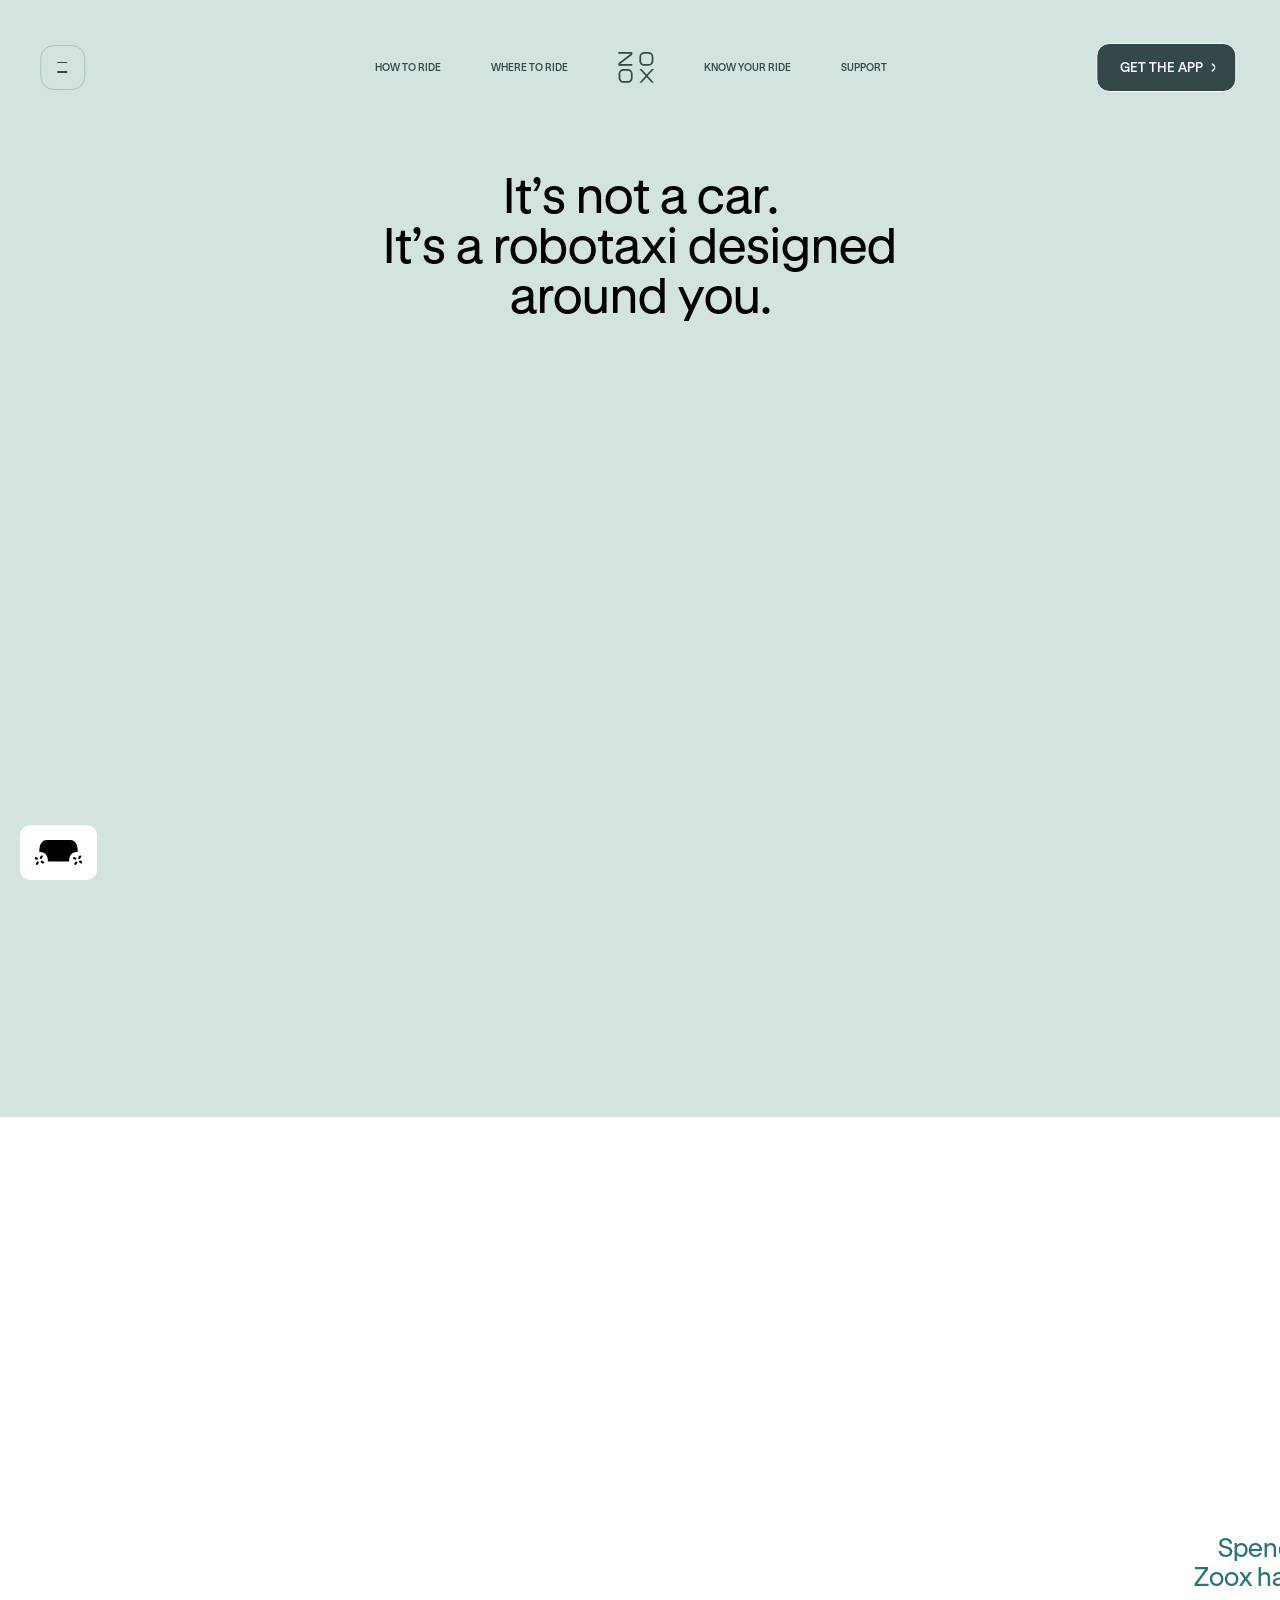
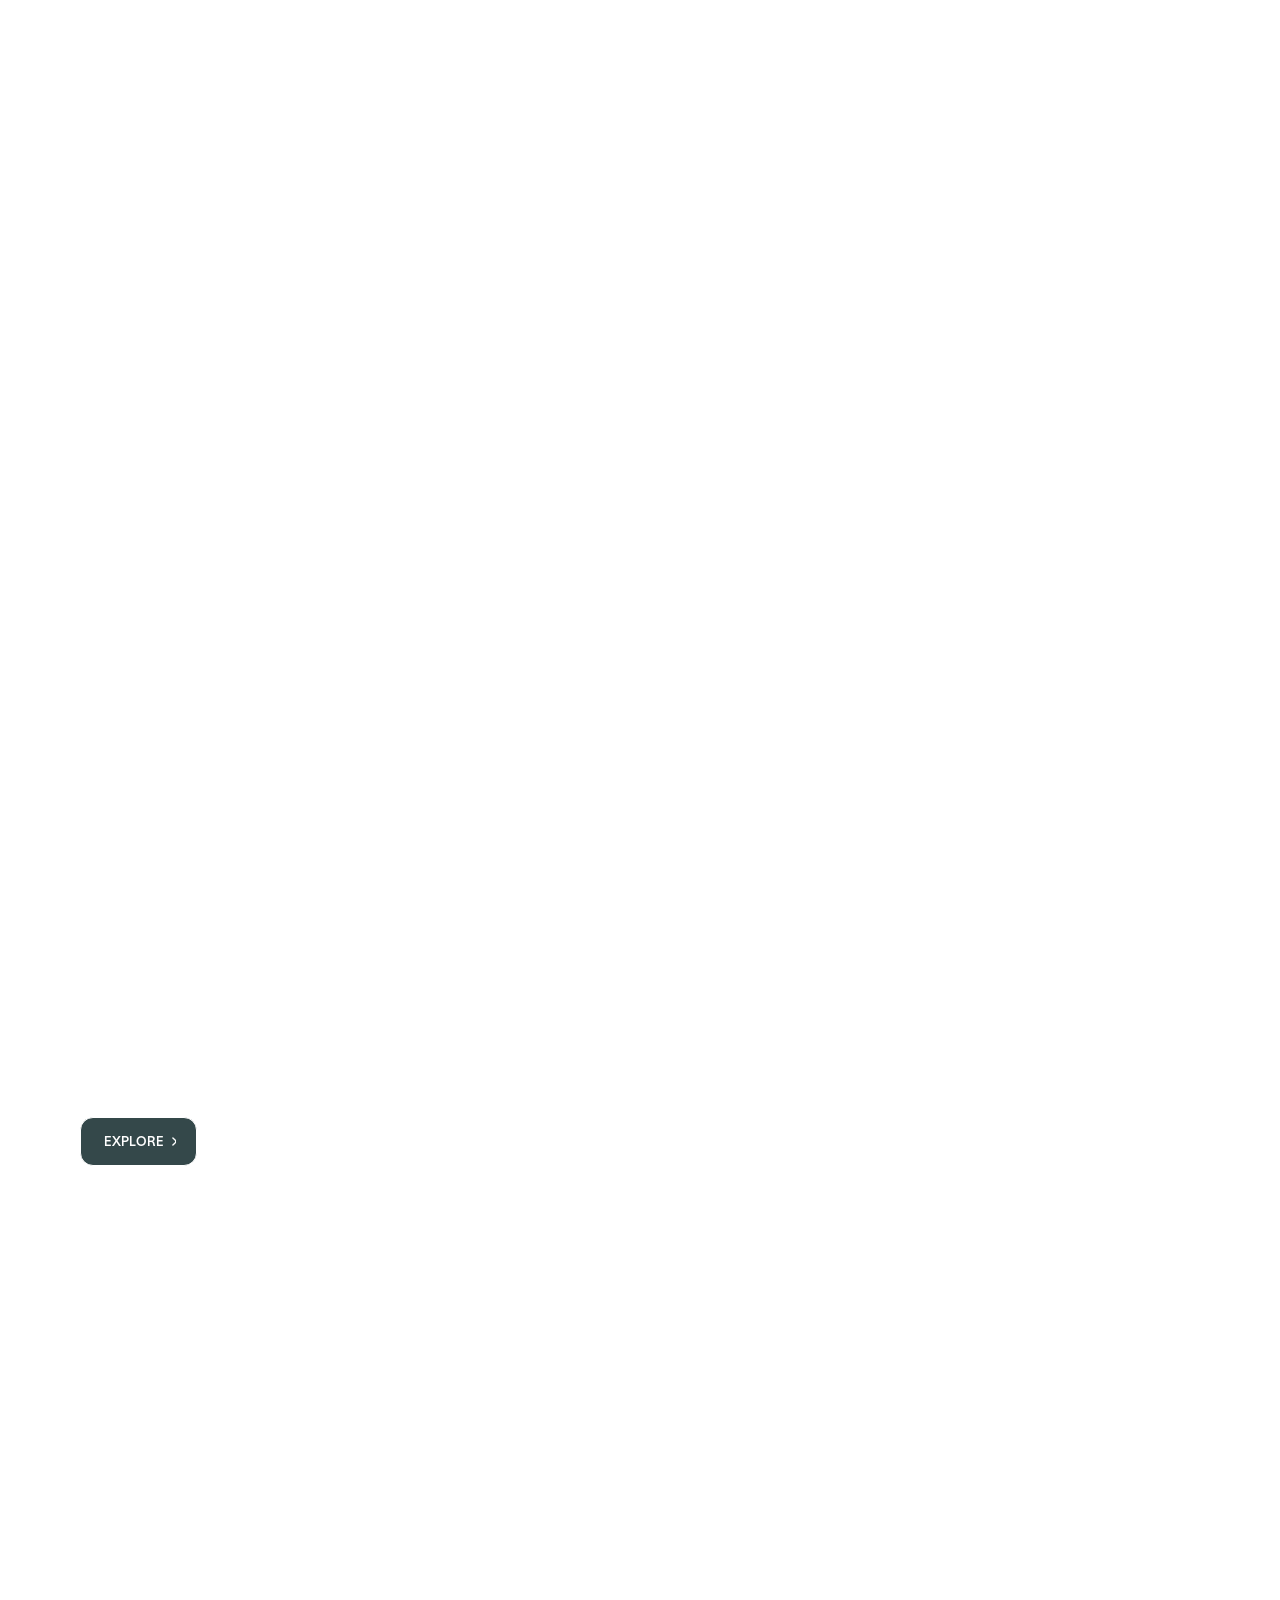
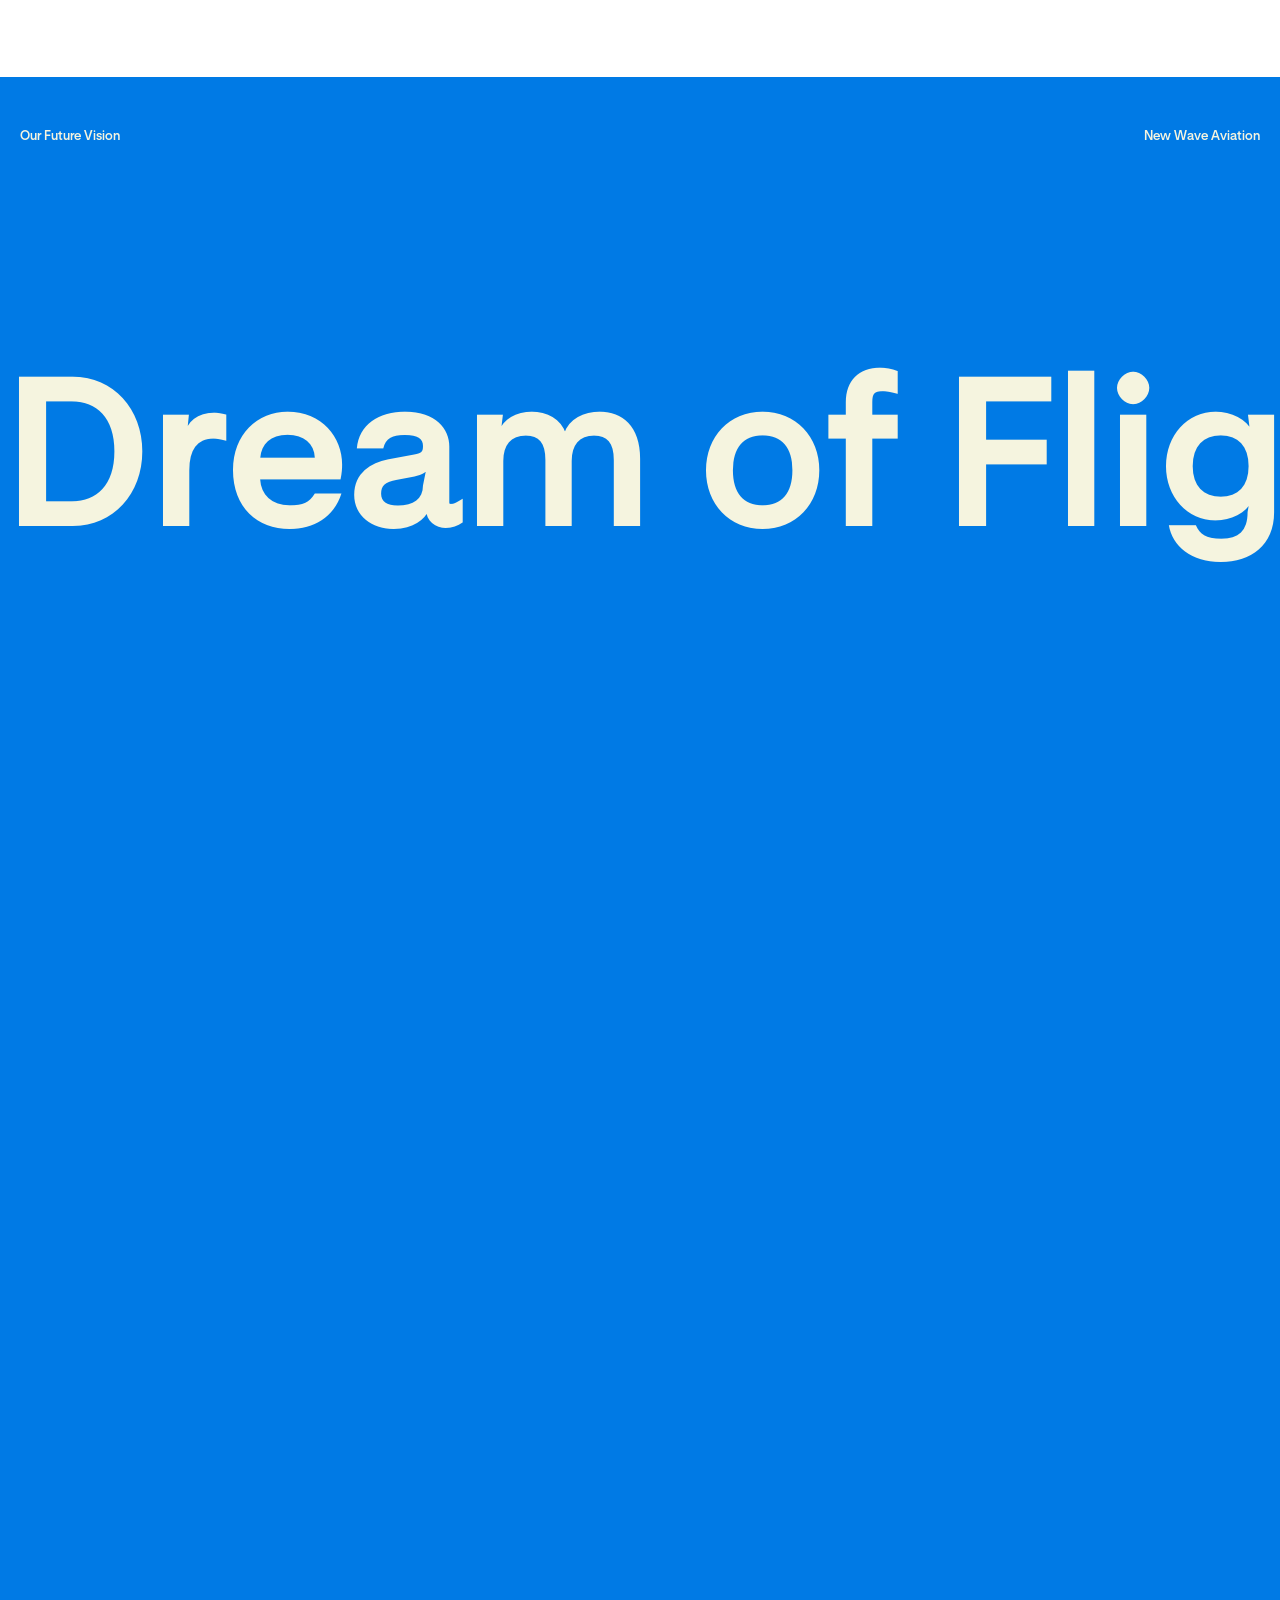
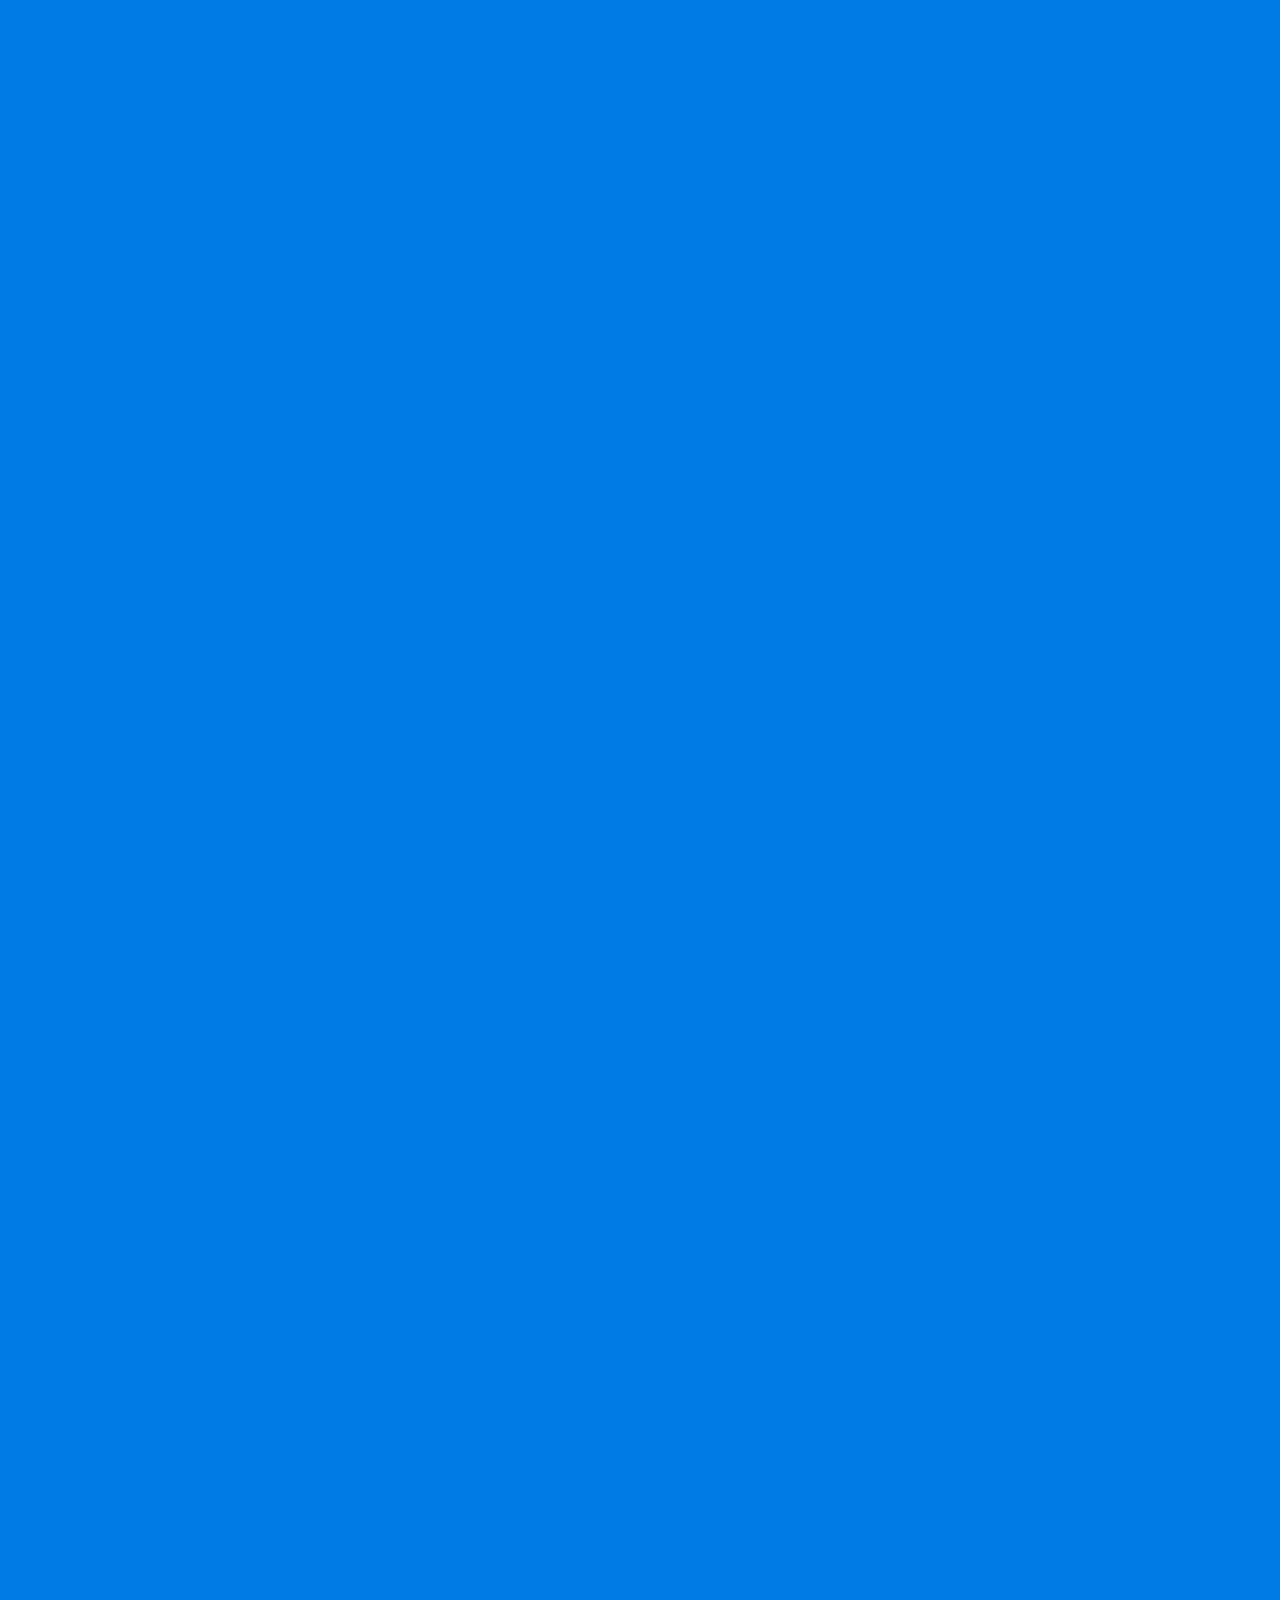
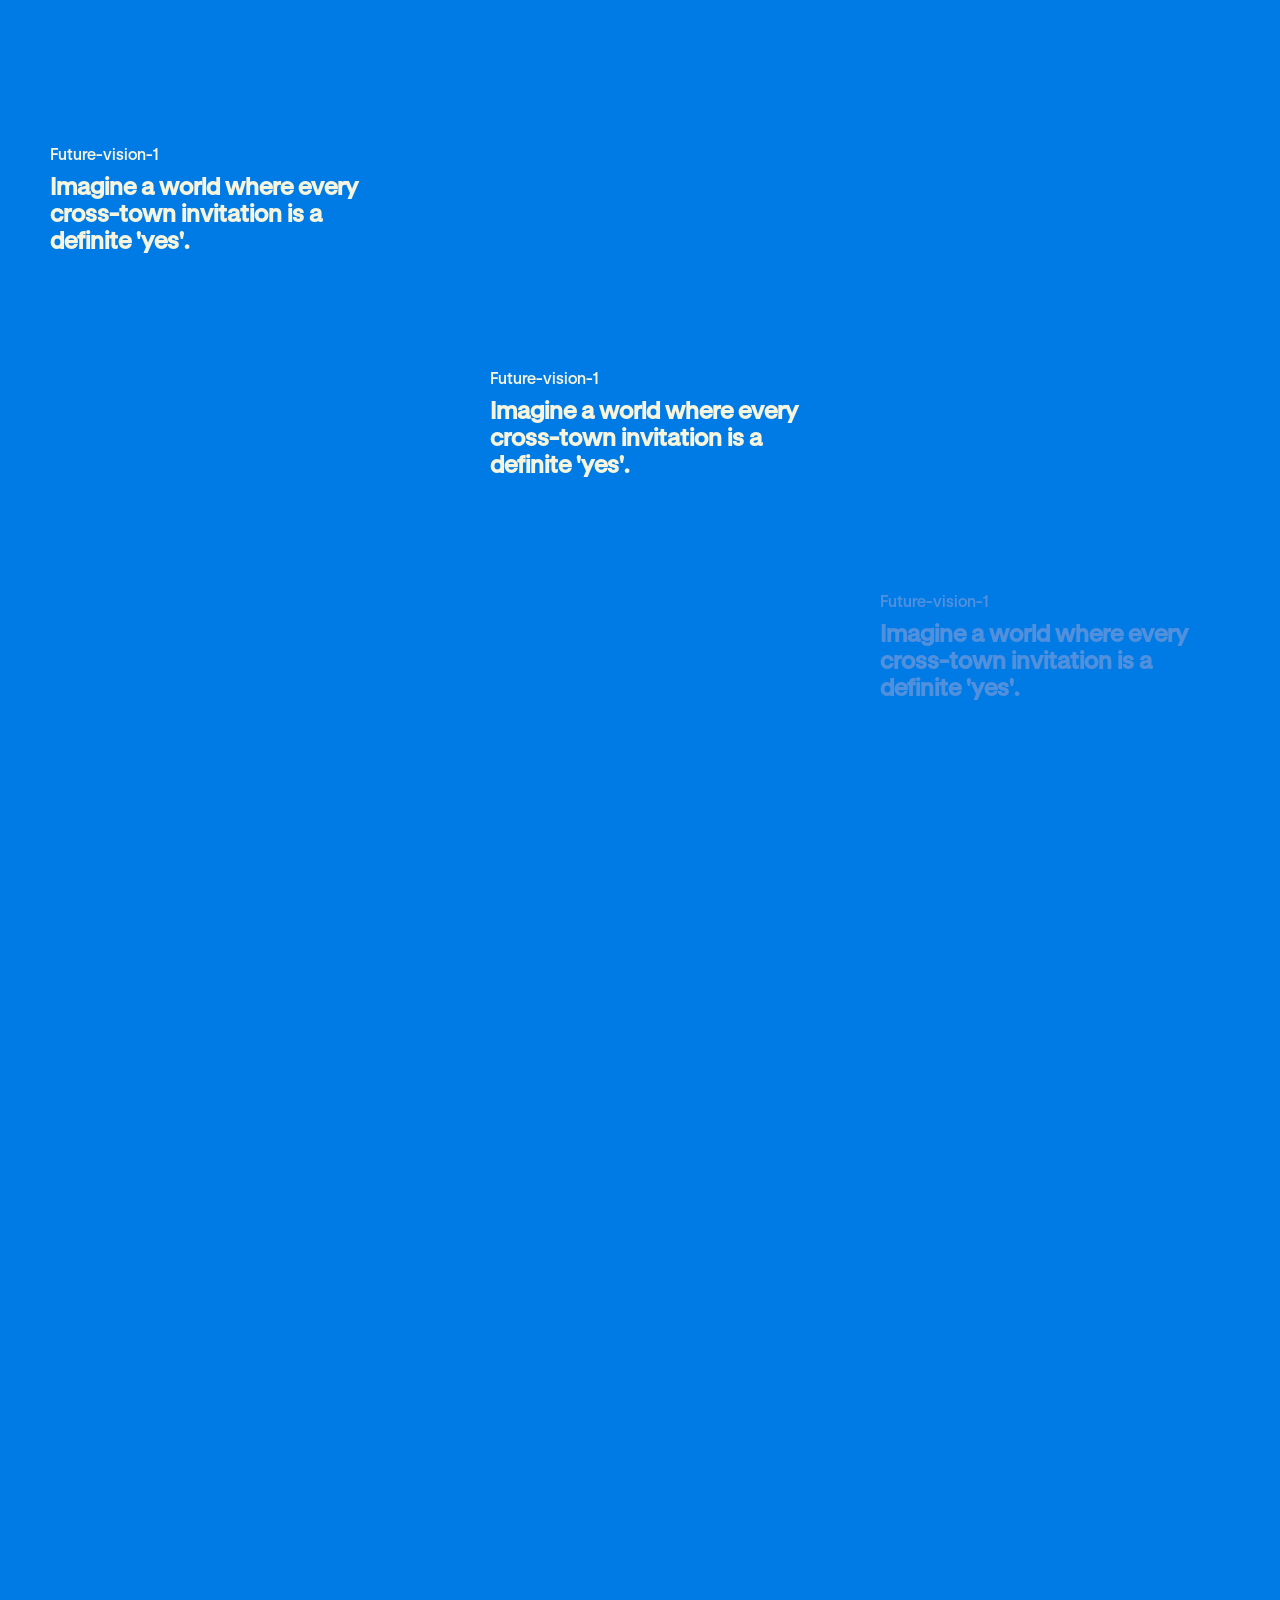
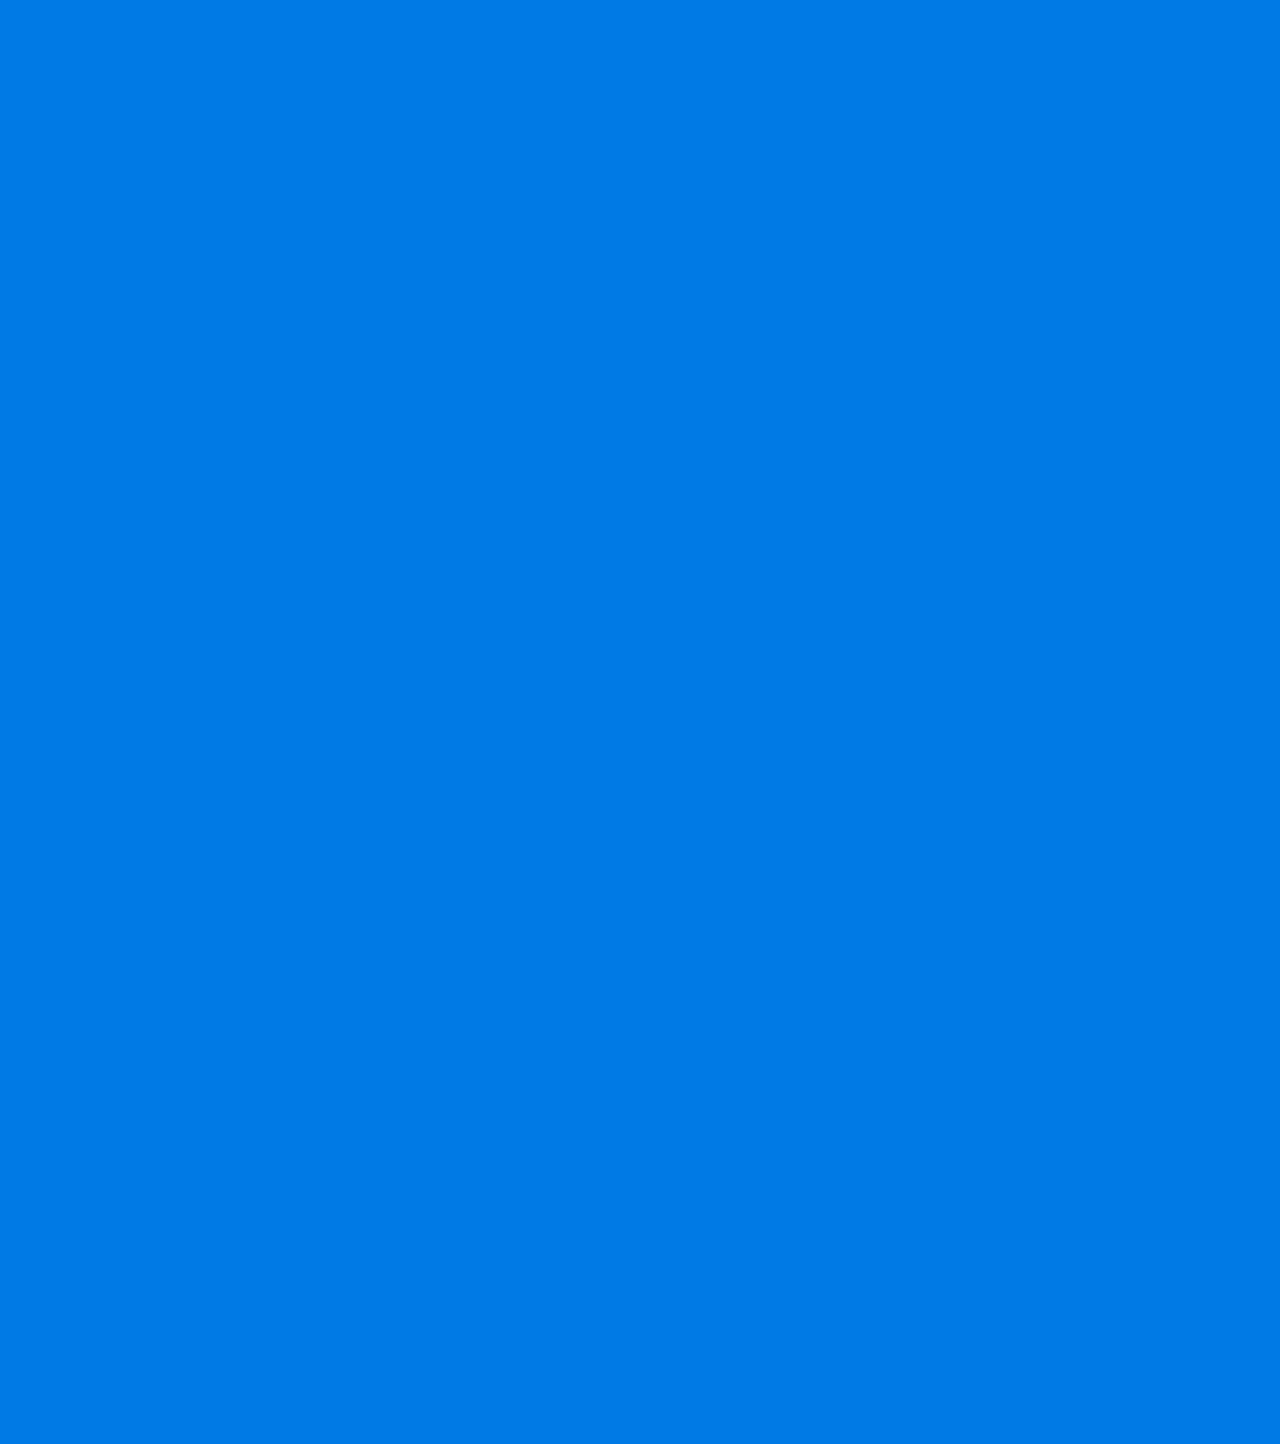
==== 2nd/index.html @ bcb53e99 "added" ====
<html lang="en">

<head>
    <meta charset="UTF-8">
    <meta name="viewport" content="width=device-width, initial-scale=1.0">
    <title>Document</title>
    <link rel="stylesheet" href="style.css">
</head>

<body>

    
    <main>
        <div id="nav2">
            <div class="scrolling-logo">
                <svg xmlns="http://www.w3.org/2000/svg" fill="none" viewBox="0 0 32 17"
                    class="ScrollingLogo_logo__ylaNk">
                    <path fill="currentColor"
                        d="M23.292 14.052c0-1.527.125-3.016 1.306-4.265 1.03-1.092 2.37-1.46 3.798-1.543.212-.012.42-.037.57-.211.152-.17.152-.372.135-.575a68 68 0 0 0-.29-2.461c-.182-1.344-.498-2.664-1.7-3.702C25.904.252 24.516.108 23.093.075a338 338 0 0 0-14.187 0c-1.427.028-2.81.177-4.018 1.22-1.202 1.038-1.522 2.358-1.7 3.702a79 79 0 0 0-.29 2.461c-.02.203-.02.405.135.575.151.17.359.199.57.207 1.428.087 2.773.45 3.798 1.547 1.177 1.253 1.307 2.742 1.307 4.265v-.009c0 .145.021.31.168.455s.32.162.472.162h13.304c.151 0 .324-.017.471-.162.147-.14.169-.31.169-.455">
                    </path>
                    <g fill="currentColor" data-svg-origin="2.918167838943191 13.756086349487305"
                        transform="matrix(-0.69363,0.72033,-0.72033,-0.69363,14.85122,21.19568)"
                        style="translate: none; rotate: none; scale: none; transform-origin: 0px 0px;">
                        <path
                            d="m1.467 11.371.411.393c.2.19.364.364.411.6a.64.64 0 0 1-.194.604.72.72 0 0 1-.632.186c-.246-.045-.428-.203-.627-.393l-.41-.393c-.2-.19-.364-.364-.412-.6a.64.64 0 0 1 .195-.603.72.72 0 0 1 .631-.187c.247.046.429.203.627.393M5.412 12.368l-.41.393c-.2.19-.381.348-.628.393a.7.7 0 0 1-.631-.186.65.65 0 0 1-.195-.604c.047-.236.212-.41.41-.6l.412-.393c.199-.19.38-.347.627-.393a.7.7 0 0 1 .631.187.65.65 0 0 1 .195.604c-.048.235-.212.409-.411.6M4.37 16.14l-.411-.392c-.2-.19-.364-.364-.411-.6a.64.64 0 0 1 .195-.604.72.72 0 0 1 .631-.186c.247.045.428.203.627.393l.411.393c.199.19.363.364.41.6a.64.64 0 0 1-.194.604.72.72 0 0 1-.631.186c-.247-.046-.428-.203-.627-.393M.425 15.144l.411-.393c.199-.19.38-.348.627-.393a.7.7 0 0 1 .632.186.65.65 0 0 1 .194.604c-.047.236-.212.41-.41.6l-.412.393c-.198.19-.38.347-.627.393a.7.7 0 0 1-.631-.186.65.65 0 0 1-.195-.604c.048-.236.212-.41.411-.6">
                        </path>
                    </g>
                    <g fill="currentColor" data-svg-origin="29.07896614074707 13.7540864944458"
                        transform="matrix(-0.69363,0.72033,-0.72033,-0.69363,59.15649,2.34788)"
                        style="translate: none; rotate: none; scale: none; transform-origin: 0px 0px;">
                        <path
                            d="m26.583 12.369.41.393c.2.19.381.347.628.393a.7.7 0 0 0 .631-.187.65.65 0 0 0 .195-.604c-.047-.235-.212-.41-.41-.6l-.412-.392c-.199-.19-.38-.348-.627-.393a.7.7 0 0 0-.631.186.65.65 0 0 0-.195.604c.048.236.212.41.41.6M28.252 14.544c.165.162.243.38.195.604-.047.236-.212.41-.41.6l-.412.393c-.199.19-.38.347-.627.393a.7.7 0 0 1-.631-.186.65.65 0 0 1-.195-.604c.048-.236.212-.41.41-.6l.412-.393c.199-.19.38-.347.627-.393a.7.7 0 0 1 .631.186M29.905 14.544a.72.72 0 0 1 .631-.186c.247.046.428.203.627.393l.411.393c.2.19.363.364.411.6a.64.64 0 0 1-.195.604.72.72 0 0 1-.631.186c-.247-.046-.428-.203-.627-.393l-.411-.393c-.2-.19-.363-.364-.411-.6a.64.64 0 0 1 .195-.604M29.9 12.964a.65.65 0 0 1-.194-.604c.047-.236.212-.41.41-.6l.412-.393c.198-.19.38-.347.627-.393a.7.7 0 0 1 .631.187.65.65 0 0 1 .195.604c-.048.235-.212.41-.411.6l-.411.392c-.199.19-.38.348-.627.393a.7.7 0 0 1-.632-.186">
                        </path>
                    </g>
                </svg>
            </div>
        </div>
        <nav>

            <div class="hamburger-container">
                <span class="hamburger-line"></span>
                <span class="hamburger-line"></span>
            </div>
            <ul>
                <li>HOW TO RIDE</li>
                <li>WHERE TO RIDE</li>

                <li class="logo">

                    <!-- SVG 1: first half (ZO) -->
                    <svg xmlns="http://www.w3.org/2000/svg" fill="none" viewBox="0 0 33 13" aria-hidden="true">
                        <path fill="currentColor"
                            d="M32.602 4.875c0-1.152-.174-2.453-1.318-3.576S28.816.009 27.64.009h-3.105c-1.177 0-2.5.17-3.645 1.29-1.144 1.12-1.307 2.424-1.317 3.576V7.92c0 1.152.173 2.453 1.317 3.576 1.145 1.122 2.468 1.282 3.645 1.282h3.105c1.175 0 2.5-.17 3.643-1.29 1.141-1.12 1.307-2.424 1.318-3.576.008-.987.008-2.033 0-3.038m-1.628 3.214c0 .737-.108 1.564-.838 2.28s-1.575.814-2.326.814h-3.445c-.75 0-1.597-.11-2.326-.825-.73-.716-.83-1.543-.838-2.28V4.696c0-.737.11-1.564.838-2.28.726-.715 1.575-.811 2.326-.811h3.445c.75 0 1.597.109 2.326.825.73.715.833 1.543.838 2.28.014 1.11.014 2.266 0 3.379"
                            class="z1" data-svg-origin="19.572999954223633 0.009000000543892384"
                            transform="matrix(1,0,0,1,0,0)"
                            style="translate:none;rotate:none;scale:none;transform-origin:0px 0px">
                        </path>
                        <path fill="currentColor"
                            d="M1.629 11.143a.08.08 0 0 1 .03-.061l11.045-8.413a.9.9 0 0 0 .328-.66V.902a.78.78 0 0 0-.235-.672.82.82 0 0 0-.69-.222H.232a.24.24 0 0 0-.159.066.23.23 0 0 0-.069.155v1.15a.23.23 0 0 0 .068.156c.043.042.1.066.16.067H11.37q.016 0 .027.011a.04.04 0 0 1 .01.026v.027a.07.07 0 0 1-.029.059L.332 10.148a.9.9 0 0 0-.328.66v1.082a.8.8 0 0 0 .24.659.83.83 0 0 0 .674.23h11.887a.24.24 0 0 0 .158-.066.23.23 0 0 0 .07-.155v-1.141a.23.23 0 0 0-.069-.157.24.24 0 0 0-.16-.067H1.668a.04.04 0 0 1-.027-.01.04.04 0 0 1-.011-.027"
                            class="o1" data-svg-origin="-0.0003634085296653211 -0.0007857450400479138"
                            transform="matrix(1,0,0,1,0,0)"
                            style="translate:none;rotate:none;scale:none;transform-origin:0px 0px">
                        </path>
                    </svg>

                    <!-- SVG 2: second half (OX) -->
                    <svg xmlns="http://www.w3.org/2000/svg" fill="none" viewBox="0 0 33 13" aria-hidden="true">
                        <path fill="currentColor"
                            d="M13.299 4.883c0-1.152-.174-2.453-1.315-3.576S9.513.017 8.339.017H5.234c-1.175 0-2.5.17-3.645 1.29S.282 3.731.27 4.883v3.046c0 1.152.176 2.453 1.318 3.576 1.141 1.123 2.47 1.282 3.647 1.282h3.105c1.175 0 2.5-.17 3.645-1.29s1.307-2.424 1.316-3.576c.008-.987.008-2.032-.003-3.038m-1.627 3.214c0 .737-.112 1.564-.841 2.28-.73.716-1.573.817-2.324.825H5.06c-.751 0-1.595-.11-2.324-.825-.73-.716-.833-1.543-.84-2.28V4.715c0-.737.11-1.564.84-2.28s1.573-.817 2.324-.824h3.447c.751 0 1.594.109 2.324.824.73.716.833 1.543.84 2.28.014 1.112.014 2.27.003 3.382z"
                            class="o2" data-svg-origin="0.27000001072883606 0.017000000923871994"
                            transform="matrix(1,0,0,1,0,0)"
                            style="translate:none;rotate:none;scale:none;transform-origin:0px 0px">
                        </path>
                        <path fill="currentColor"
                            d="m19.793 12.479 5.484-6.04a.05.05 0 0 0 0-.066 5918 5918 0 0 0-5.51-6.069.175.175 0 0 1-.042-.2.18.18 0 0 1 .18-.103h1.486a.48.48 0 0 1 .33.146l4.594 5.055a.06.06 0 0 0 .08 0L30.987.147a.5.5 0 0 1 .33-.146h1.487a.18.18 0 0 1 .18.103.17.17 0 0 1-.042.2l-5.51 6.069a.05.05 0 0 0 0 .066l5.483 6.04a.174.174 0 0 1-.03.278.2.2 0 0 1-.105.025h-1.486a.48.48 0 0 1-.331-.146q-2.287-2.509-4.575-5.034a.06.06 0 0 0-.079 0 1115 1115 0 0 1-4.564 5.034.48.48 0 0 1-.331.146h-1.483a.2.2 0 0 1-.107-.023.18.18 0 0 1-.085-.187.18.18 0 0 1 .053-.093"
                            class="x2" data-svg-origin="19.710037231445312 0.00020221246813889593"
                            transform="matrix(1,0,0,1,0,0)"
                            style="translate:none;rotate:none;scale:none;transform-origin:0px 0px">
                        </path>
                    </svg>
                </li>
                <li>KNOW YOUR RIDE</li>
                <li>SUPPORT</li>
            </ul>

            <button id="main-btn">
                <div class="arrow-after"><svg xmlns="http://www.w3.org/2000/svg" fill="none" viewBox="0 0 5 10"
                        class="after-cta">
                        <path fill="transparent" stroke="currentColor" stroke-linecap="round" stroke-linejoin="round"
                            stroke-width="1.5" d="m1 9 2.384-2.384a2.286 2.286 0 0 0 0-3.232L1 1"></path>
                    </svg>
                </div>
                <p id="cta">GET THE APP </p>
                <div class="arrow-before"><svg xmlns="http://www.w3.org/2000/svg" fill="none" viewBox="0 0 5 10"
                        class="before-cta">
                        <path fill="transparent" stroke="currentColor" stroke-linecap="round" stroke-linejoin="round"
                            stroke-width="1.5" d="m1 9 2.384-2.384a2.286 2.286 0 0 0 0-3.232L1 1"></path>
                    </svg>
                </div>
            </button>

        </nav>
        <section class="section1">
              <div class="up"></div>
    <div class="down"></div> 
    <div class="inner-main">
            <div class="first">
                <span>T</span>
                <span>i</span>
                <span>m</span>
                <span>e</span>
            </div>
            <div class="second">
                <span>t</span>
                <span>o</span>

            </div>
            <div class="third">
                <span>f</span>
                <span>l</span>
                <span>y</span>
            </div>
            
        </div>  
        
            <div class="cta-tag-line">
                <p>It’s not a car. </p>
                <p>It’s a robotaxi designed </p>
                <p>around you.</p>


            </div>
            <video src="https://stream.mux.com/A9kJs00394XIgtpxPeAO4QjHo5FgM5ZG6/high.mp4#t=0.01" loop muted></video>
        </section>
        <section class="section2">

            <div class="section2-content">
                <div class="sec2-image">

                </div>

                <div class="sec2-tag">
                    <h4>A BETTER WAY TO RIDE</h4>
                    <p>Spend your time on what you care
                        about and let Zoox handle the traffic
                        as you enjoy a smooth ride in a
                        spacious cabin.</p>
                </div>
            </div>

        </section>
        <section class="section3">
            <div class="sec3-bg">

            
                                    <div class="sec3-details-left">
                    <h1>Technology that
                        makes
                        the dream possible</h1>
                                <button id="main-btn">
                <div class="arrow-after"><svg xmlns="http://www.w3.org/2000/svg" fill="none" viewBox="0 0 5 10"
                        class="after-cta">
                        <path fill="transparent" stroke="currentColor" stroke-linecap="round" stroke-linejoin="round"
                            stroke-width="1.5" d="m1 9 2.384-2.384a2.286 2.286 0 0 0 0-3.232L1 1"></path>
                    </svg>
                </div>
                <p id="cta">EXPLORE</p> 
                <div class="arrow-before"><svg xmlns="http://www.w3.org/2000/svg" fill="none" viewBox="0 0 5 10"
                        class="before-cta">
                        <path fill="transparent" stroke="currentColor" stroke-linecap="round" stroke-linejoin="round"
                            stroke-width="1.5" d="m1 9 2.384-2.384a2.286 2.286 0 0 0 0-3.232L1 1"></path>
                    </svg>
                </div>
            </button>
                </div>
                <div class="sec3-details-right">
                    <p>Zoox combines advanced AI and
                        precise engineering to deliver
                        a safe and comfortable ride,
                        every time.</p>
                </div>
                
            </div>
        </section>


        <section class="section4">
            <div class="section4-top">
                <p>Our Future Vision</p>
                <p>New Wave Aviation</p>
            </div>
            <h1>Dream of Flight</h1>
            </div>
            <div class="sec4-bg">
                <div class="cloud1">
                    <img src="https://cdn.sanity.io/images/h5mp19kq/production/e5d6f302a057dc33abc3047e611edd9b8c74bcf0-2400x1518.webp?w=1600&fm=webp&q=80"
                        alt="">
                </div>

                <div class="cloud2">
                    <img src="https://cdn.sanity.io/images/h5mp19kq/production/dd2fb834986e5aace151c61fa2243743ba9d442b-2400x975.webp?w=1600&fm=webp&q=80"
                        alt="">
                </div>

                <div class="cloud3">
                    <img src="https://cdn.sanity.io/images/h5mp19kq/production/f534edec7bf7bc54afc1ece9f54f507eed0dcff1-2400x1616.webp?w=1600&fm=webp&q=80"
                        alt="">
                </div>

                <div class="cloud4">
                    <img src="https://cdn.sanity.io/images/h5mp19kq/production/3c8db3fa82c0be25fa06d318f49c40bdeacba13e-2400x819.webp?w=1600&fm=webp&q=80"
                        alt="">
                </div>
                <div class="city">
                    <img id="city-image"
                        src="https://cdn.sanity.io/images/h5mp19kq/production/ee46d244254cb61608942005e383662740c383cb-2400x1811.webp?w=1600&fm=webp&q=80"
                        alt="">

                </div>

                <div class="people">
                    <img src="https://cdn.sanity.io/images/h5mp19kq/production/237e8abbc506011492066bd3ac9a4e5390ea99f4-2400x1233.webp?w=1600&fm=webp&q=80"
                        alt="">
                </div>
                <div class="top-grass">
                    <img src="https://cdn.sanity.io/images/h5mp19kq/production/786bb4bbf59d8b1866595d98f7db505cd2f9d456-2400x890.webp?w=1600&fm=webp&q=80"
                        alt="">
                </div>

                <div class="fog">
                    <img src="https://cdn.sanity.io/images/h5mp19kq/production/c29987660ed88a308e3daae091da628a4d0b1232-2400x1202.webp?w=1600&fm=webp&q=80"
                        alt="">
                </div>

                <div class="aeroplanes">
                    <div class="aeroplane-one">
                        <img src="https://cdn.sanity.io/images/h5mp19kq/production/b2ec77696825a0ef40f54f85f2ef75ec4905dcd5-2400x195.webp?w=1600&fm=webp&q=80"
                            alt="">
                    </div>

                    <div class="aeroplane-two">
                        <img src="https://cdn.sanity.io/images/h5mp19kq/production/7bf0b0a519093b043b8a870943a16fbc521eed5a-2400x407.webp?w=1600&fm=webp&q=80"
                            alt="">
                    </div>
                </div>

                <div class="dream-text">

                    <p>Future-vision-1</p>
                    <h2>Imagine a world where every
                        cross-town invitation is a
                        definite 'yes'.</h2>
                </div>
                <div class="dream-text2">

                    <p>Future-vision-1</p>
                    <h2>Imagine a world where every
                        cross-town invitation is a
                        definite 'yes'.</h2>
                </div>
                <div class="dream-text3">

                    <p>Future-vision-1</p>
                    <h2>Imagine a world where every
                        cross-town invitation is a
                        definite 'yes'.</h2>
                </div>

        </section>
    </main>




    <script src="https://cdnjs.cloudflare.com/ajax/libs/gsap/3.13.0/gsap.min.js"
        integrity="sha512-NcZdtrT77bJr4STcmsGAESr06BYGE8woZdSdEgqnpyqac7sugNO+Tr4bGwGF3MsnEkGKhU2KL2xh6Ec+BqsaHA=="
        crossorigin="anonymous" referrerpolicy="no-referrer"></script>
    <script src="https://cdnjs.cloudflare.com/ajax/libs/gsap/3.13.0/ScrollTrigger.min.js"
        integrity="sha512-P2IDYZfqSwjcSjX0BKeNhwRUH8zRPGlgcWl5n6gBLzdi4Y5/0O4zaXrtO4K9TZK6Hn1BenYpKowuCavNandERg=="
        crossorigin="anonymous" referrerpolicy="no-referrer"></script>
    <script src="script.js"></script>
    <script src="myanime.js"></script>
</body>

</html>
---- 2nd/style.css ----
@font-face {
    font-family:cool1 ;
    src: url(./047cca8d702faadc-s.p.woff2);
}
@font-face {
    font-family:cool2 ;
    src: url(./27b98a7a098b7dc8-s.p.woff2)
}
@font-face {
    font-family:cool3 ;
    src: url(./d06a438de3f1c613-s.p.woff2)
}
@font-face {
    font-family:cool4 ;
    src: url(./35d2f15e759c07cc-s.p.woff2)
}
@font-face {
    font-family:cool5 ;
    src: url(./79dcfcd742ab5135-s.p.woff2)
}
:root {
  --primary-color: #d3e4df;
  --secondary-color: #34484a; 
}




*{
    margin: 0;
    padding: 0;
    box-sizing: border-box;
    font-family: cool2;
}

html, body{
    width: 100%;
    height: 100%;
    scroll-behavior: smooth;
    scrollbar-width: none;
}

main{
    height: 100%;
    width: 100%;
    background-color: rgb(211, 227, 222);
}
nav{
    height: 15%;
    background-color: transparent;
    display: flex;
    align-items: center;
    padding: 0px 40px;
    justify-content: space-between;
    position: fixed;
    z-index: 100;
    opacity: 0;
    width: 100%;
    transform-origin: center center;
   clip-path: inset(0 0% 0 0%);
   overflow: hidden;
    flex-wrap: nowrap;
    white-space: nowrap;
    animation-name:fadedown ;
    animation-duration: .8s;
    animation-delay:7.6s;
    animation-fill-mode: forwards;

}
@keyframes fadedown {
    from{
        opacity: 0;
        
    }
    to{
        opacity: 1;
    }
    
}
#nav2{
 position: fixed;
 bottom: 20;
 left: 20;
 z-index: 100;
}
.scrolling-logo svg{
    background-color: #ffffff;
    padding: 15px;
    height: 55px;
    border-radius: 10px;
}
.hamburger-container{

    border: 1px solid #34484a39;
    height: 45px;
    width: 45px;
    border-radius: 30%;
    display: flex;
    justify-content: center;
    align-items: center;
    gap: 8px;
    flex-direction: column;
    cursor: pointer;
    transition: all ease .3s;
}
.hamburger-line{

    height: 1.5px;
    width: 23%;
    background-color: #34484a;
}

.hamburger-container:hover{
        border: 1px solid #34484a;
        gap: 2.3px;
}

nav ul{
    display: flex;
    list-style: none;
    font-size: .8vw;
    color: #34484a;
    gap: 50px;
    align-items: center;
    margin-left: 80px;
}

 .logo {
        display: flex;
    flex-direction: column;
    gap: 3px;
      position: relative;
      cursor: pointer;
      /* width/height set by JS after measuring SVG */
    }
        .logo-left{
            position: absolute;
            
      top: -20;
      left: 0;
      line-height: 0; /* no extra space below inline SVG */
        }


    .logo-right {
      position: absolute;
      top: 0;
      left: 0;
      line-height: 0; /* no extra space below inline SVG */
    }

    .logo svg {
      height: 14px;
      width: auto;
      display: block;
      color: #34484a;
      overflow: visible;
    }


svg path{
    transform-origin:center ;
}

#main-btn{
    background-color: #34484a;
    color: white;
    padding: 16px 20px 16px 10px;
    border: 1px solid white; 
    justify-content: flex-start;
    border-radius: 13px;
    display: flex;
    align-items: center;
    gap: 8px;
    overflow: hidden;

}
#main-btn .arrow-before svg{
    height: 9px;
        transition: all ease .5s;
}
#main-btn .arrow-after svg{
    height: 9px;
    opacity: 0;
    transform: translateX(-600%);
    transition: all ease .3s;
}
#cta{
        transition: all ease .5s;
}
#main-btn:hover .after-cta{

        transform: translateX(300%);
        opacity: 1;
}
#main-btn:hover .before-cta{

        transform: translateX(800%);
        opacity: 0;
}
#main-btn:hover #cta{

        transform: translateX(20%);

}

.section1{
    padding-top:8%;      
    width: 100%;
    background-color: #d3e4df;
    display: flex;
    justify-content: center;
    align-items: center;
    flex-direction: column;
    gap: 50px;
    padding-bottom: 5%;
    position: relative
}
.section1 p{
    text-align: center;
    font-size: 50px;
   font-family: cool1;
   font-weight: 500;
   line-height: 1;
}
.section1 video{
    margin-top: -100px;
   width: 97%;
   opacity: 0;
   border-radius: 70px;
       animation-name: fadeup;
    animation-duration:.8s ;
    animation-delay: 7.6s;
    animation-fill-mode: forwards;
}

/* //section 2 */

.section2{
    position: relative;
    height: 100%;
    width: 100%;
    overflow: hidden;
    display: flex;
    justify-content: center;
    align-items: center;

}
 .section2-content .sec2-image {
    height: 88%;
    background-image: url(https://www.datocms-assets.com/134289/1766172974-global-202512-zoox-passenger-basketball-entering-robotaxi.jpg?auto=compress&dpr=2&fm=webp&q=90&w=1920);
    width: 97%;
    background-position: top;
    background-size: cover;
    border-radius: 60px;

}
.section2-content{
    height: 100%;
    width: 100%;
            display: flex;
    justify-content: center;
    align-items: center;
}
 .section2-content .sec2-tag {

    display: flex;
    flex-direction: column;
    justify-content: center;
    align-items: center;
    width: 600px;
    position: absolute;
    text-align: center;
    right: -40%;

}
 .section2-content .sec2-tag h4{
    color:#147881bb;
}
 .section2-content .sec2-tag p{
    font-size: 26px;
    font-weight: 100;
    font-family: cool1;
    color: #27747b;
}

.section3{
    height: 140%;
    width: 100%;

}

.sec3-bg{
    position: relative;
    height: 100%;
    width: 100%;
    background-image: url(https://cdn.sanity.io/images/h5mp19kq/production/fe892333d4c9a9934032f2ee33da32ac0f61211f-3200x1800.jpg?w=2000&fm=webp&q=90);
    color: white;
    display: flex;
    justify-content: space-between;
    padding: 0px 80px;
    align-items: center; 
}
.sec3-details-left{
    position: sticky;
    top: 0;
    width: 40%;
    display: flex;
    flex-direction: column;
    justify-content: center;
    align-items: flex-start;
    gap: 20px;
}
.sec3-details-left h1{
    font-family: cool1;
    font-size: 50px;
}
.sec3-details-right{
    position: sticky;
    top: 0;

    display: flex;
    justify-content: flex-end;
}
.sec3-details-right p{
    color: #ffffff;
    width:30%;
    font-family: cool3;
    font-size: 20px;
}




.section4{
    padding-top: 4%;
    min-height: 100%;
    width: 100%;
    background-color:#007ae5; 

}
.section4-top{
    padding: 0px 20px;
    display: flex;
    width: 100%;
    justify-content: space-between;
    pad: 10px 40px;
}
.section4-top p{
    color: #f5f4df;
    font-size: 13px;
}
.section4 h1{
    margin-top: 200px;
    white-space: nowrap;
    color:#f5f4df ;
    font-size: 200px;
    font-family: cool3;
}
.sec4-bg{
    overflow: hidden;
    position: relative;
    margin-top: 100px;
    border-top-left-radius: 0px;
    border-top-right-radius: 0px;
    background-image: url(https://cdn.sanity.io/images/h5mp19kq/production/c87e7474a50bc61d572909da05aee1647cd8f082-2400x6045.webp?w=1600&fm=webp&q=80);
    width: 100%;
    height: 620%;
    background-repeat: no-repeat;
}


.people{

    position: absolute;
    z-index: 2;
    bottom: 0;
}
.top-grass{

    position: absolute;
    z-index: 3;
    bottom: 0;
}
.fog{

    position: absolute;
    z-index: 1;
    bottom: 300;
}

.aeroplanes{
    position: absolute;
    z-index: 5;
    bottom: 43%;
}

.dream-text{
    width: 400px;
    padding-left: 50px;
    display: flex;
    flex-direction: column;
    color: #f5f4df;
    gap: 10px;
    position: absolute;
    z-index: 6;
    bottom: 50%;
}
.dream-text2{
    width: 400px;
    padding-left: 50px;
    display: flex;
    flex-direction: column;
    color: #f5f4df;
    gap: 10px;
    position: absolute;
    z-index: 6;
    left: 50%;
    transform: translateX(-50%);
    bottom: 46%;
}
.dream-text3{
    width: 400px;
    padding-right: 50px;
    display: flex;
    flex-direction: column;
    color: #5190dd;
    gap: 10px;
    position: absolute;
    z-index: 6;
    bottom: 42%;
    right: 0;
}


.cloud1, .cloud2, .cloud3, .cloud4,
.aeroplanes, .fog, .city,
.dream-text, .dream-text2, .dream-text3,
.people, .top-grass {
    will-change: transform;
    transition: none !important;
}









.up{
    position:fixed;
    top: 0;
    height: 50%;
    z-index: 100;
    width: 100%;
    background-color: rgb(0, 0, 0);
    transform-origin: top;
    animation: opening;
    animation-duration: 8s;
    animation-fill-mode: forwards;
    
}
.down{
    bottom: 0;
    position:fixed;
    z-index: 100;
    height: 50%; 
    width: 100%;
    background-color: rgb(0, 0, 0);
    transform-origin:bottom ;
    animation: opening;
    animation-duration: 8s;
    animation-fill-mode: forwards;

}

@keyframes opening {
    0%{
         transform: scaleY(1);
        }
        25%{
            transform: scaleY(0.5);
        }
       100%{
        transform: scaleY(0);

    }
    
}

.cta-tag-line{
    position: absolute;
    top: 170;
    opacity: 0;
    animation-name: fadeup;
    animation-duration:.8s ;
    animation-delay: 7.6s;
    animation-fill-mode: forwards;
}

@keyframes fadeup {
    from{
        opacity: 0;
        transform: translateY(10%);
    }
    to{
        opacity: 1;
        transform: translateY(0%);
    }
    
}
        .inner-main {
            margin-top: 160px; 
            z-index: 20;
            position: relative;
            height: 220px;
            display: flex;
            flex-direction: column;
            justify-content: center;
            align-items: center;
            overflow: hidden;
        }

        .first,
        .second,
        .third {
            display: flex;
            justify-content: center;
            align-items: center;
            gap: 2px;
        }

        .first span {
            display: inline-block; 
            font-size: 200px;
            line-height: 1;
            transform: translateY(191%);  
            
            font-weight: 900;
            letter-spacing: -4px;
        }
         .second span { 
            display: inline-block; 
            font-size: 200px;
            line-height: 1;
            transform: translateY(100%);  
            font-weight: 900;
            letter-spacing: -4px;
         }

         .third span{
                        display: inline-block; 
            font-size: 200px;
            line-height: 1;
            transform: translateY(100%);  
            font-weight: 900;
            letter-spacing: -4px;
         }

        @keyframes focusLetter {
            0%   { transform: translateY(191%); }
            20%  { transform: translateY(90%);   }  
            65%  { transform: translateY(90%);   }   
            85%  { transform: translateY(-40%);}   
            100% { transform: translateY(-40%);}
        }


        .first span:nth-child(1) { animation: focusLetter 3s 0.10s cubic-bezier(.22,.61,.36,1) forwards; }
        .first span:nth-child(2) { animation: focusLetter 3s 0.20s cubic-bezier(.22,.61,.36,1) forwards; }
        .first span:nth-child(3) { animation: focusLetter 3s 0.30s cubic-bezier(.22,.61,.36,1) forwards; }
        .first span:nth-child(4) { animation: focusLetter 3s 0.40s cubic-bezier(.22,.61,.36,1) forwards; }
        .first span:nth-child(5) { animation: focusLetter 3s 0.50s cubic-bezier(.22,.61,.36,1) forwards; }

     
        @keyframes achieveLetter {
            0%   { transform: translateY(100%); }
            20%  { transform: translateY(-10%);   } 
            65%  { transform: translateY(-10%);   }   
            85%  { transform: translateY(-100%);}   
            100% { transform: translateY(-100%);} 
        }
        @keyframes lastLetter {
            0%   { transform: translateY(100%); }
            20%  { transform: translateY(-100%);   }  
            65%  { transform: translateY(-100%);   } 
            85%  { transform: translateY(-250%);} 
            100% { transform: translateY(-250%);}  
        }

        .second span:nth-child(1) { animation: achieveLetter 3s 2.50s cubic-bezier(.22,.61,.36,1) forwards; }
        .second span:nth-child(2) { animation: achieveLetter 3s 2.60s cubic-bezier(.22,.61,.36,1) forwards; }
        .second span:nth-child(3) { animation: achieveLetter 3s 2.70s cubic-bezier(.22,.61,.36,1) forwards; }
        .second span:nth-child(4) { animation: achieveLetter 3s 2.80s cubic-bezier(.22,.61,.36,1) forwards; }
        .second span:nth-child(5) { animation: achieveLetter 3s 2.90s cubic-bezier(.22,.61,.36,1) forwards; }

        .third span:nth-child(1) { animation: lastLetter 4s 4.50s cubic-bezier(.22,.61,.36,1) forwards; }
        .third span:nth-child(2) { animation: lastLetter 4s 4.60s cubic-bezier(.22,.61,.36,1) forwards; }
        .third span:nth-child(3) { animation: lastLetter 4s 4.70s cubic-bezier(.22,.61,.36,1) forwards; }
        .third span:nth-child(4) { animation: lastLetter 4s 4.80s cubic-bezier(.22,.61,.36,1) forwards; }
        .third span:nth-child(5) { animation: lastLetter 4s 4.90s cubic-bezier(.22,.61,.36,1) forwards; }
        .third span:nth-child(6) { animation: lastLetter 4s 5.00s cubic-bezier(.22,.61,.36,1) forwards; }
        .third span:nth-child(7) { animation: lastLetter 4s 5.10s cubic-bezier(.22,.61,.36,1) forwards; }
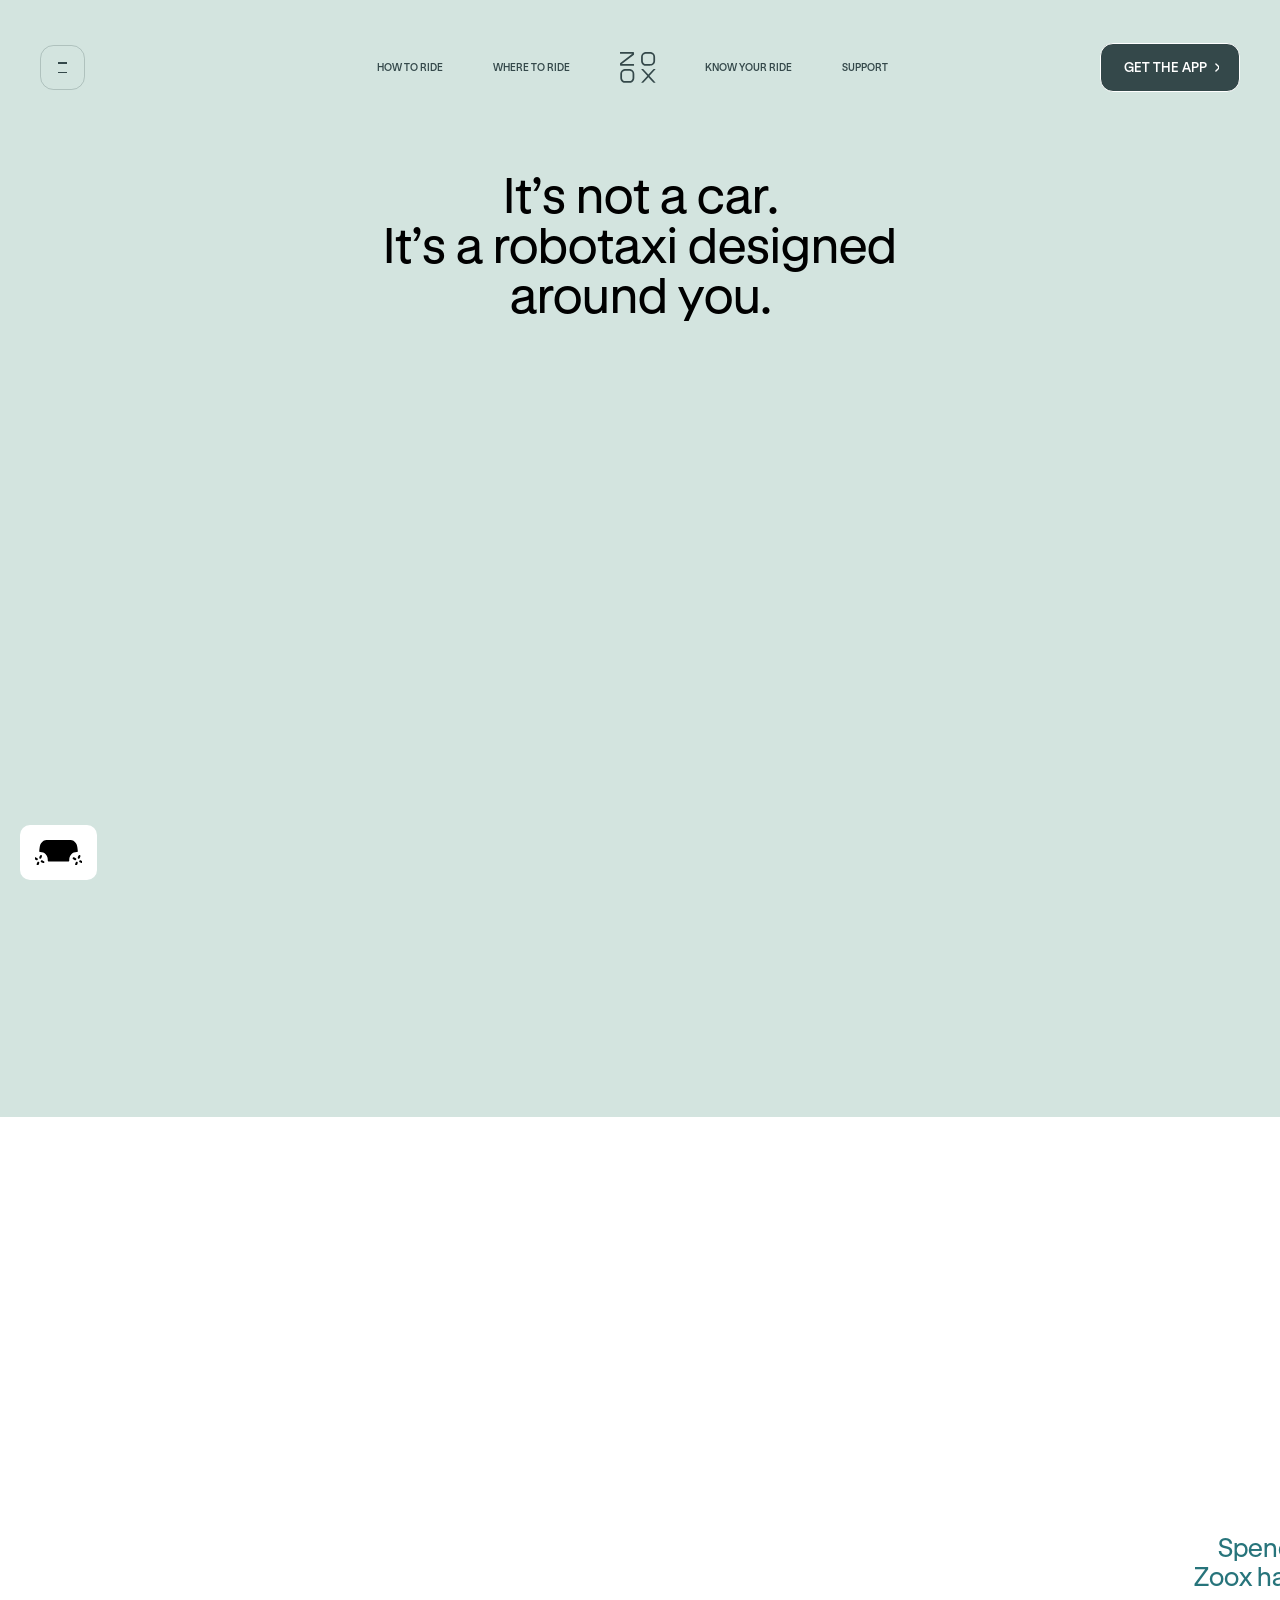
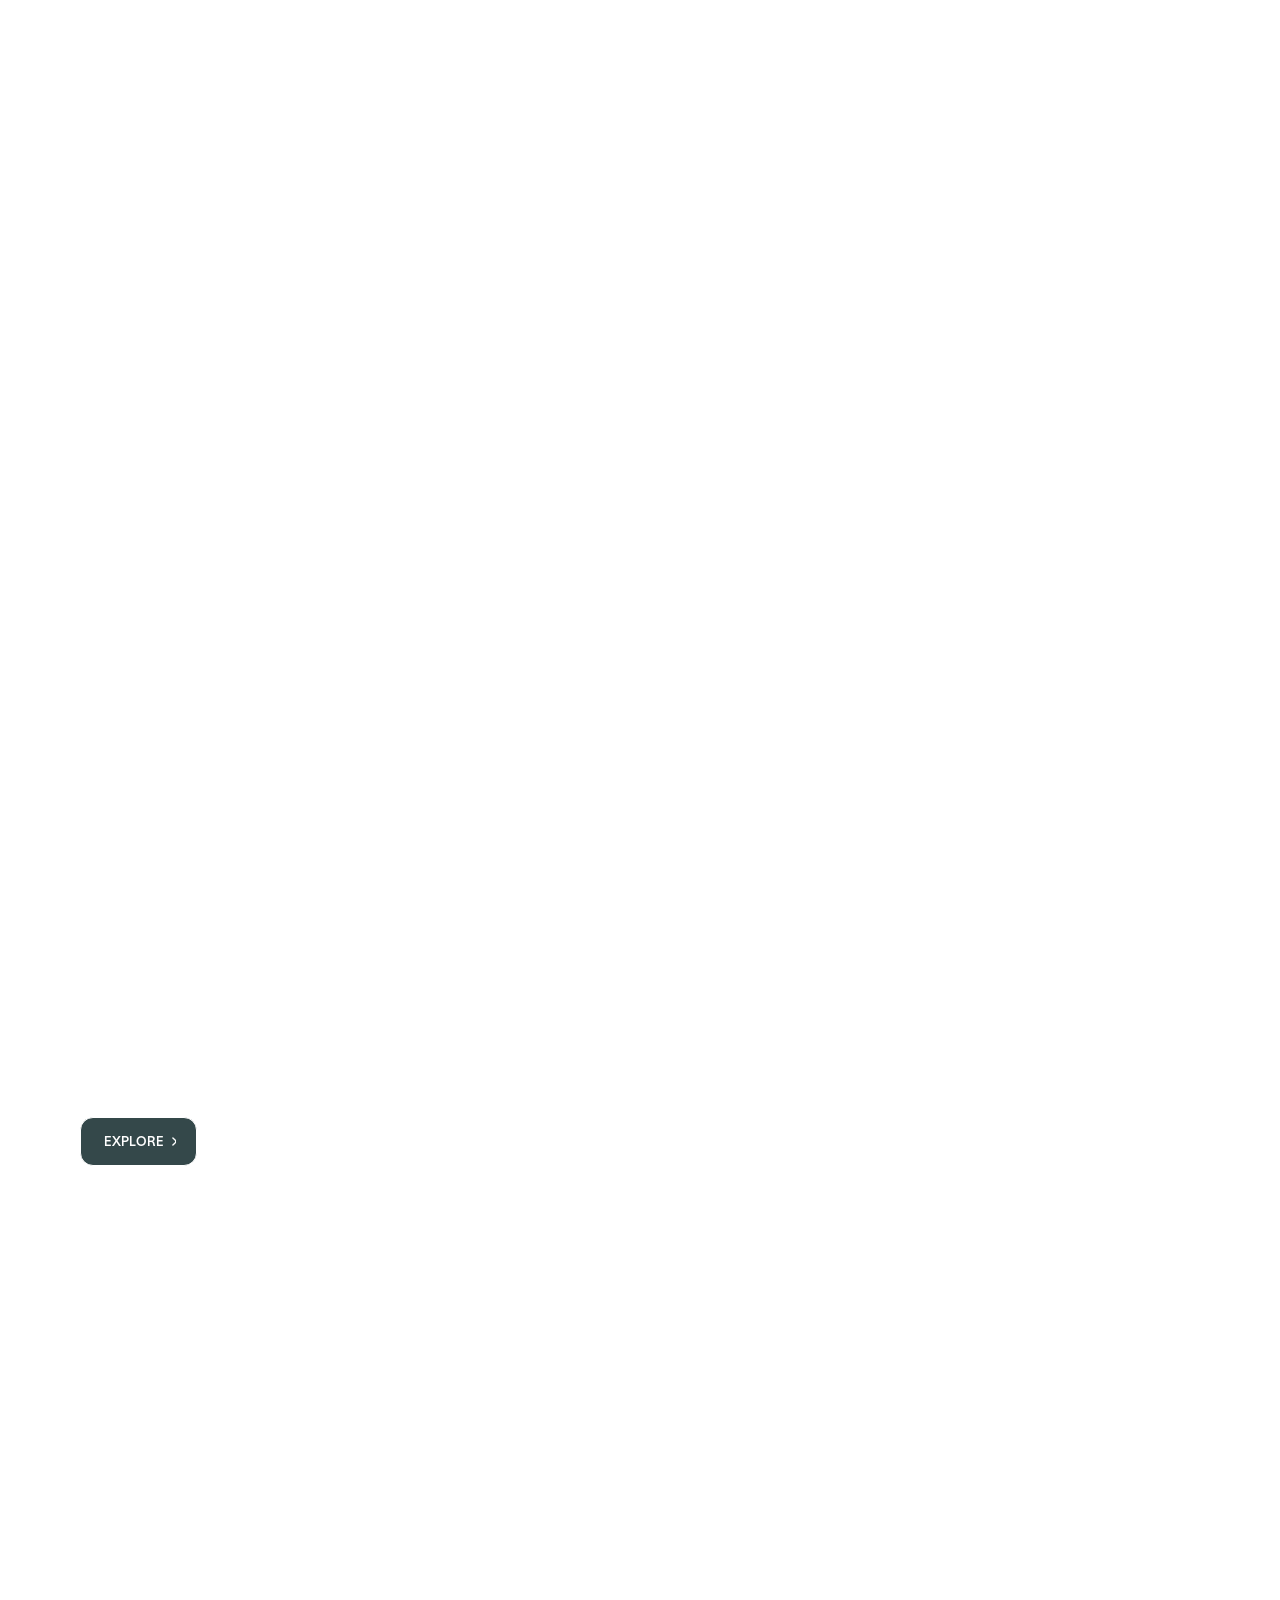
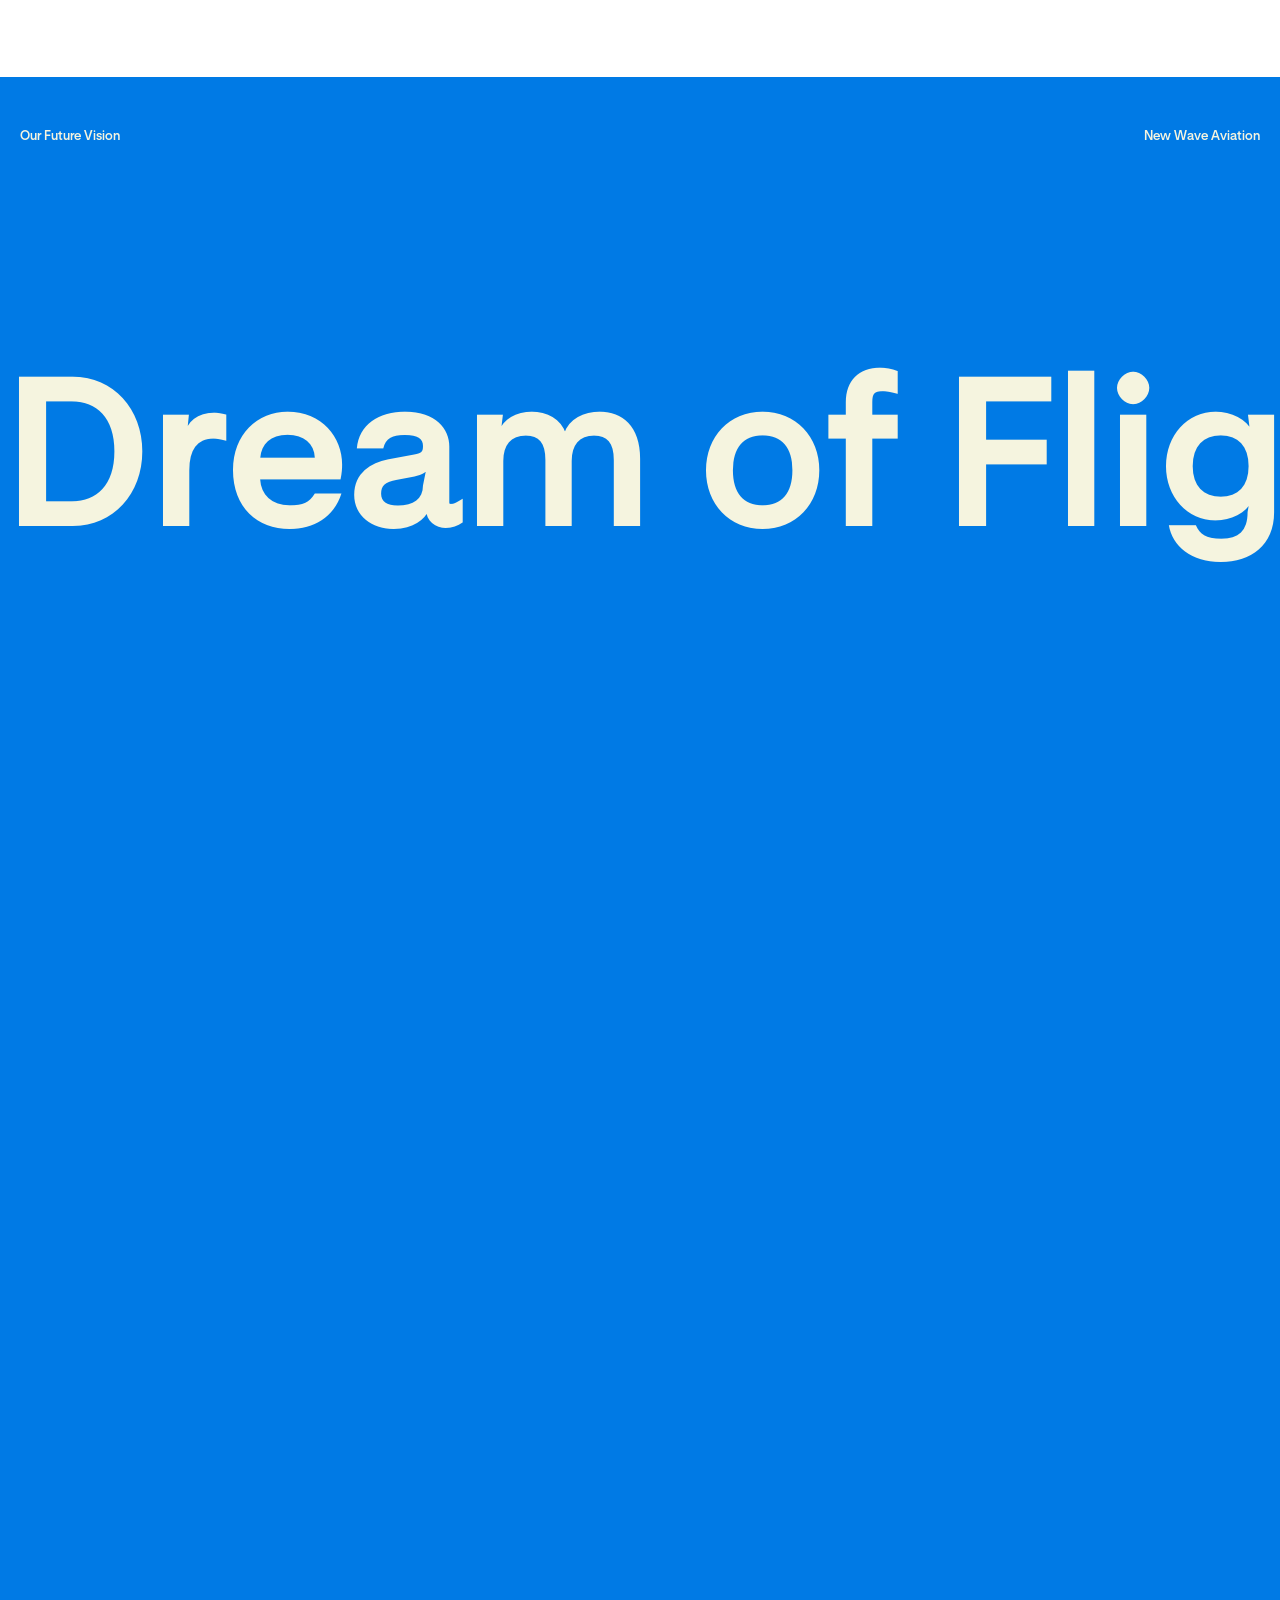
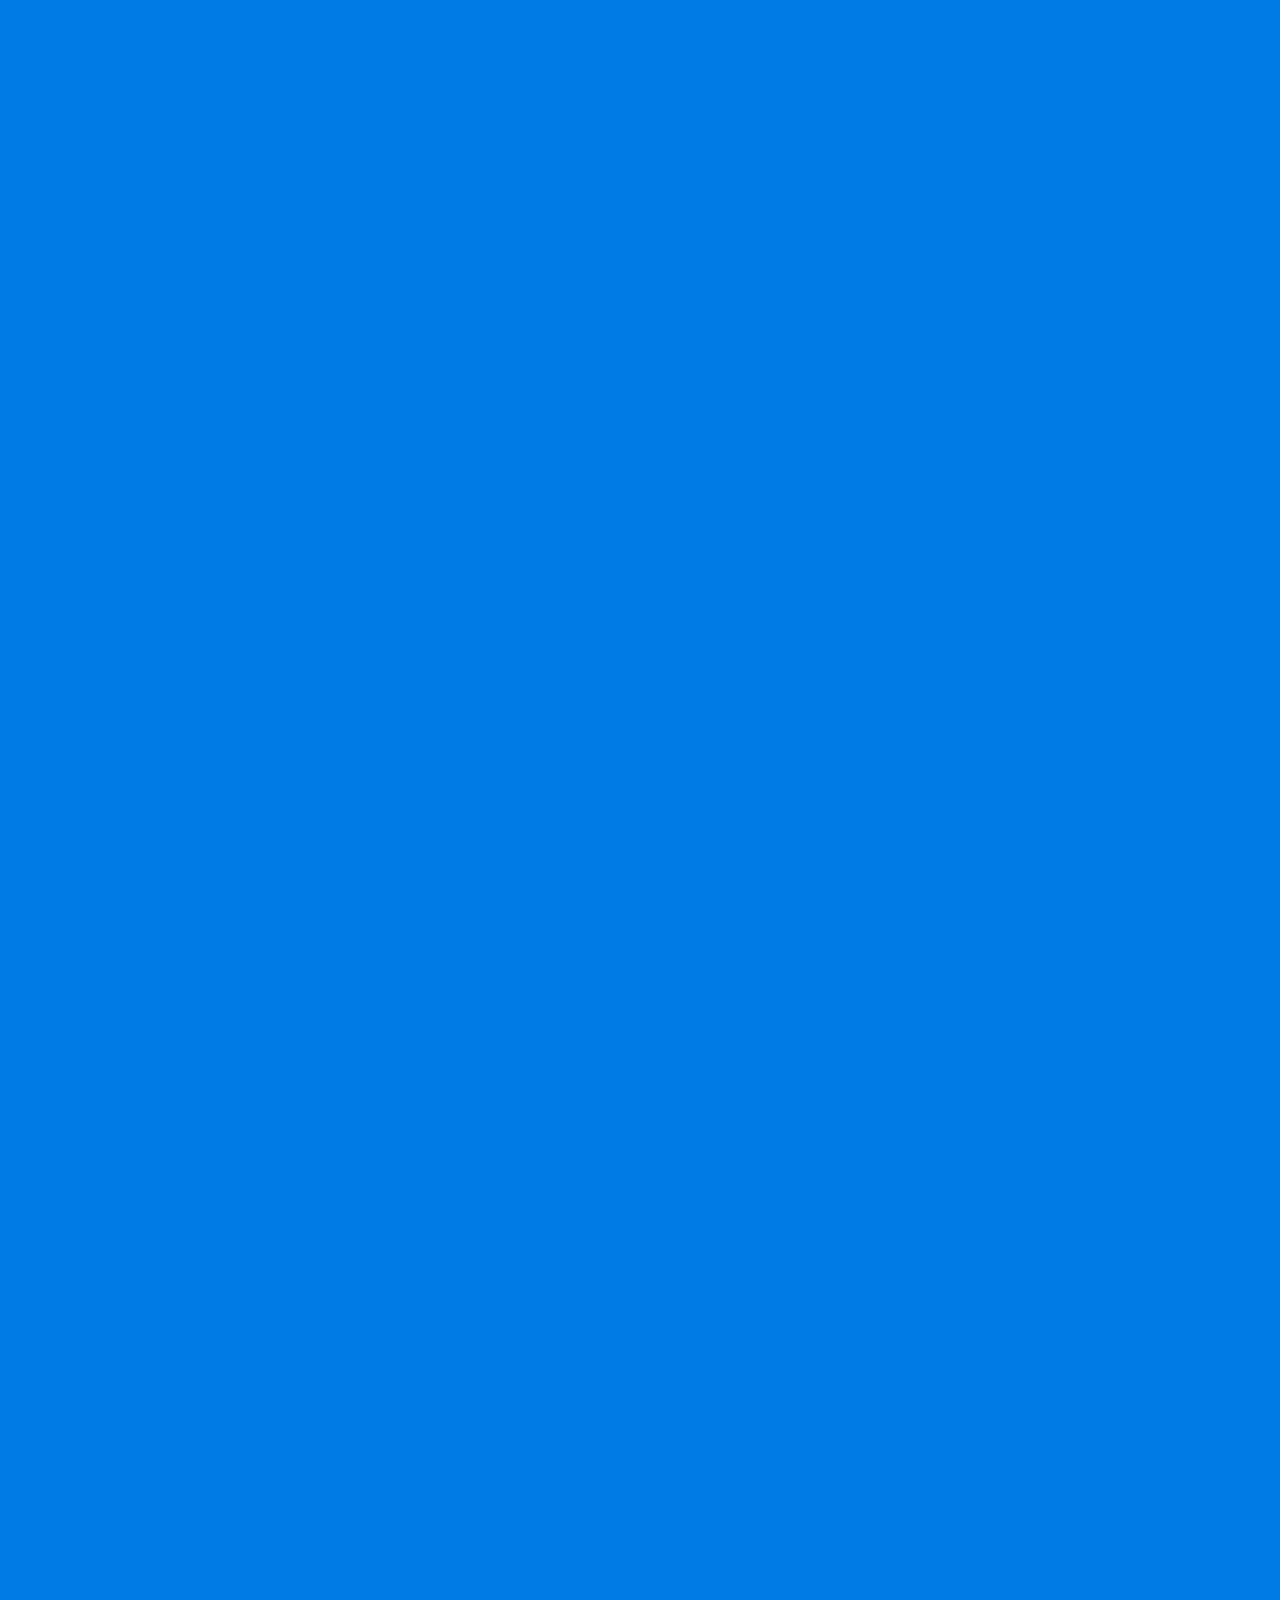
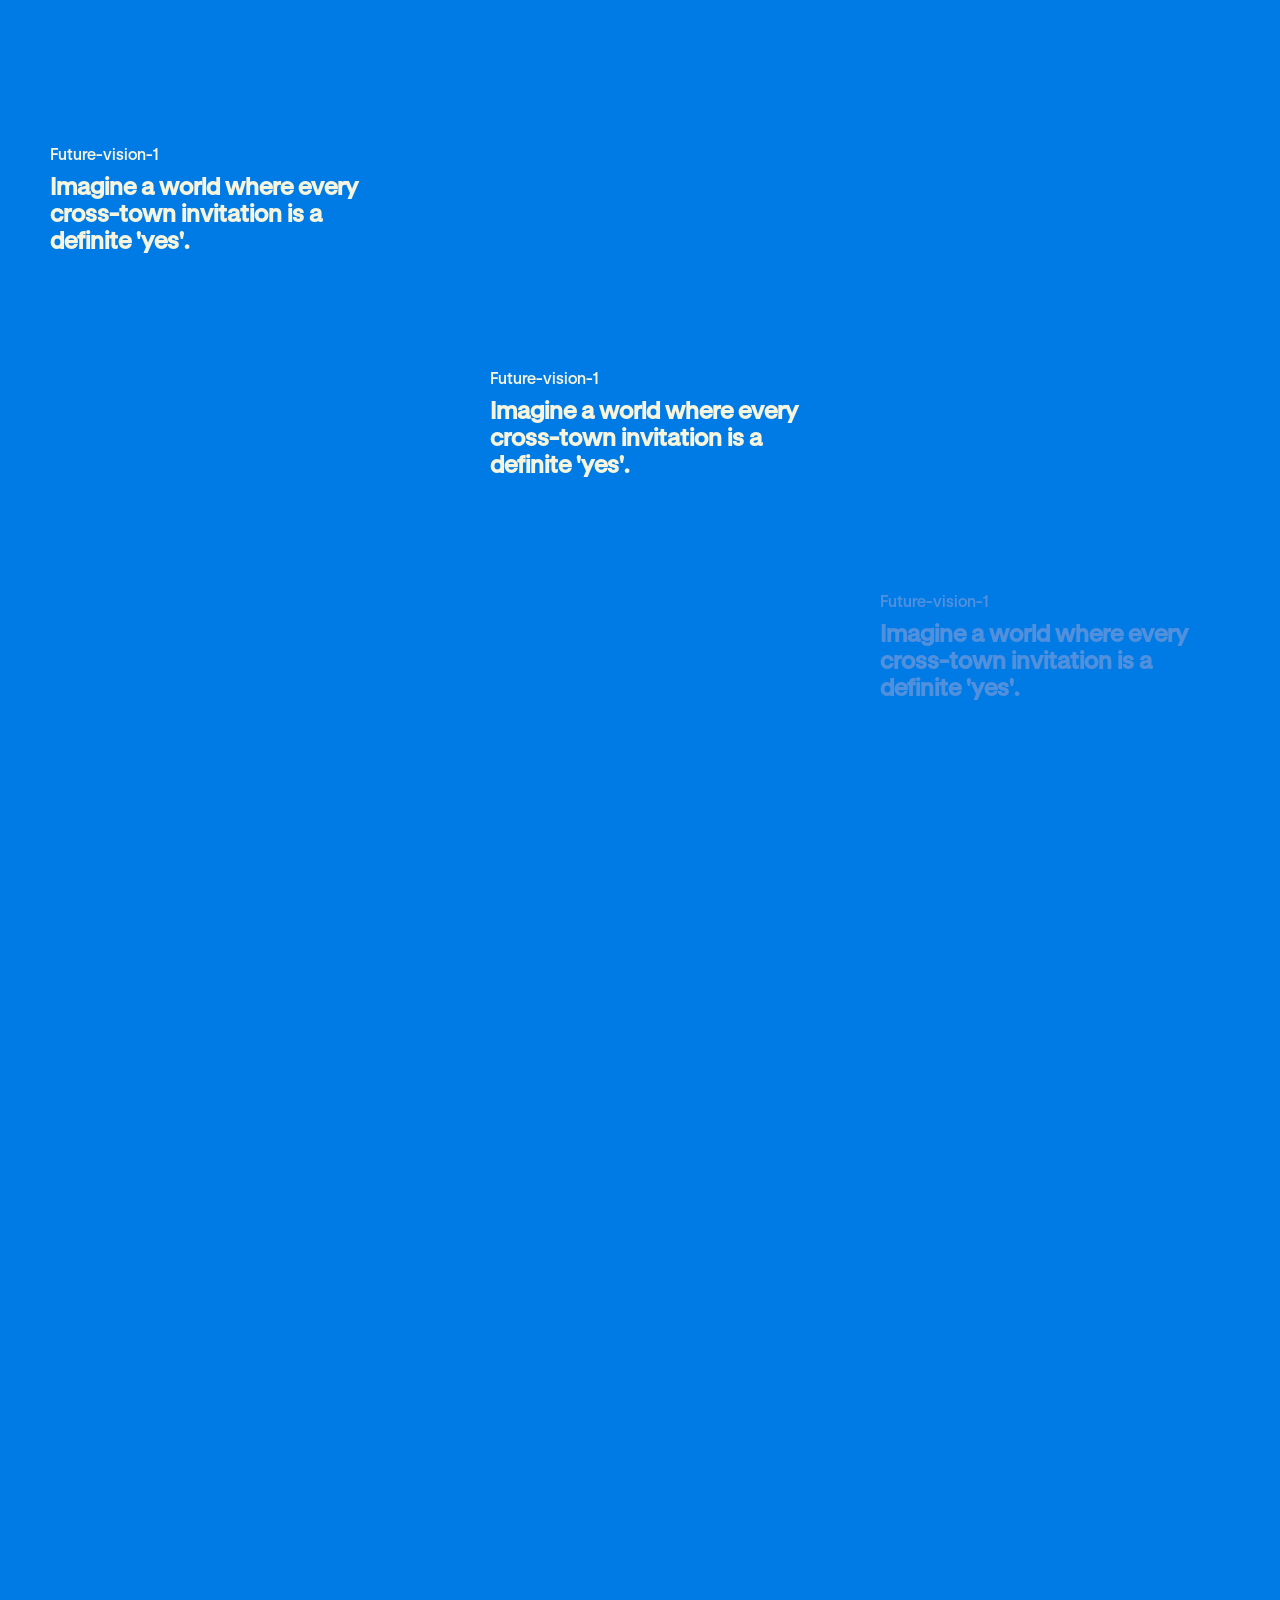
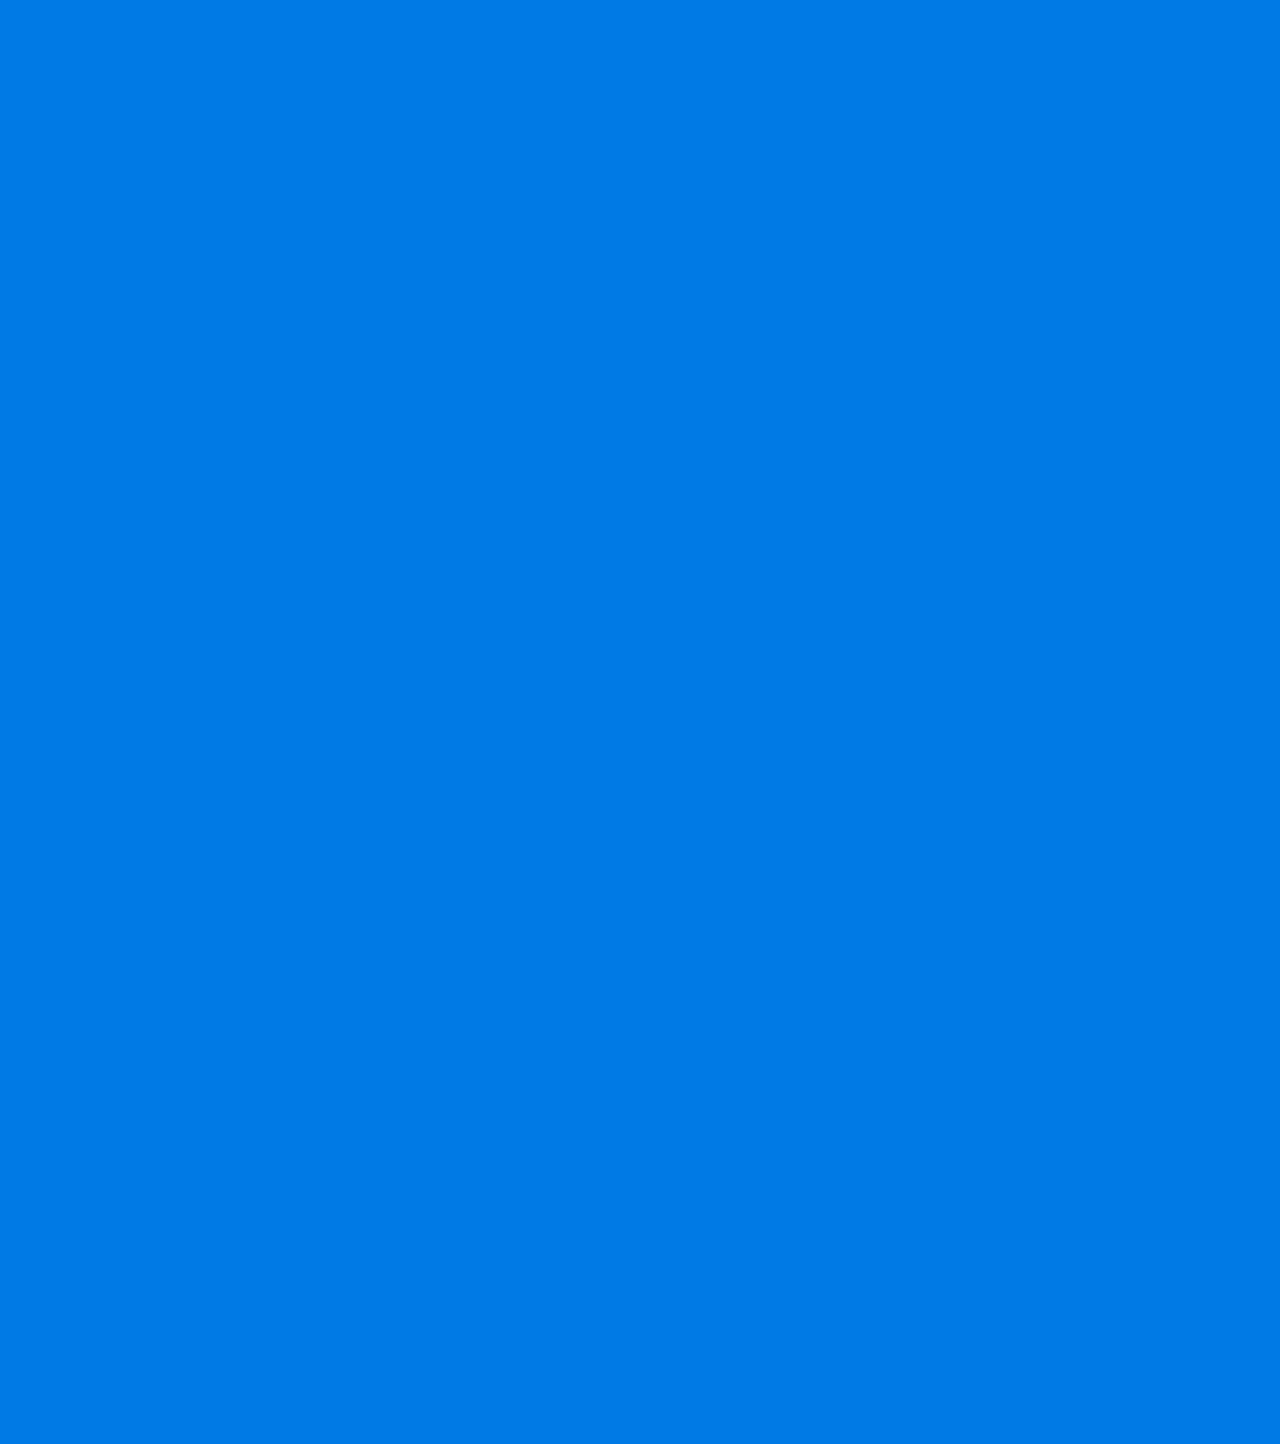
==== commit 58714411: "add" ====
--- a/2nd/index.html
+++ b/2nd/index.html
@@ -3,7 +3,7 @@
 <head>
     <meta charset="UTF-8">
     <meta name="viewport" content="width=device-width, initial-scale=1.0">
-    <title>Document</title>
+    <title>ROBOTAXT</title>
     <link rel="stylesheet" href="style.css">
 </head>
 
@@ -47,7 +47,7 @@
 
                 <li class="logo">
 
-                    <!-- SVG 1: first half (ZO) -->
+                   
                     <svg xmlns="http://www.w3.org/2000/svg" fill="none" viewBox="0 0 33 13" aria-hidden="true">
                         <path fill="currentColor"
                             d="M32.602 4.875c0-1.152-.174-2.453-1.318-3.576S28.816.009 27.64.009h-3.105c-1.177 0-2.5.17-3.645 1.29-1.144 1.12-1.307 2.424-1.317 3.576V7.92c0 1.152.173 2.453 1.317 3.576 1.145 1.122 2.468 1.282 3.645 1.282h3.105c1.175 0 2.5-.17 3.643-1.29 1.141-1.12 1.307-2.424 1.318-3.576.008-.987.008-2.033 0-3.038m-1.628 3.214c0 .737-.108 1.564-.838 2.28s-1.575.814-2.326.814h-3.445c-.75 0-1.597-.11-2.326-.825-.73-.716-.83-1.543-.838-2.28V4.696c0-.737.11-1.564.838-2.28.726-.715 1.575-.811 2.326-.811h3.445c.75 0 1.597.109 2.326.825.73.715.833 1.543.838 2.28.014 1.11.014 2.266 0 3.379"
@@ -63,7 +63,7 @@
                         </path>
                     </svg>
 
-                    <!-- SVG 2: second half (OX) -->
+                
                     <svg xmlns="http://www.w3.org/2000/svg" fill="none" viewBox="0 0 33 13" aria-hidden="true">
                         <path fill="currentColor"
                             d="M13.299 4.883c0-1.152-.174-2.453-1.315-3.576S9.513.017 8.339.017H5.234c-1.175 0-2.5.17-3.645 1.29S.282 3.731.27 4.883v3.046c0 1.152.176 2.453 1.318 3.576 1.141 1.123 2.47 1.282 3.647 1.282h3.105c1.175 0 2.5-.17 3.645-1.29s1.307-2.424 1.316-3.576c.008-.987.008-2.032-.003-3.038m-1.627 3.214c0 .737-.112 1.564-.841 2.28-.73.716-1.573.817-2.324.825H5.06c-.751 0-1.595-.11-2.324-.825-.73-.716-.833-1.543-.84-2.28V4.715c0-.737.11-1.564.84-2.28s1.573-.817 2.324-.824h3.447c.751 0 1.594.109 2.324.824.73.716.833 1.543.84 2.28.014 1.112.014 2.27.003 3.382z"
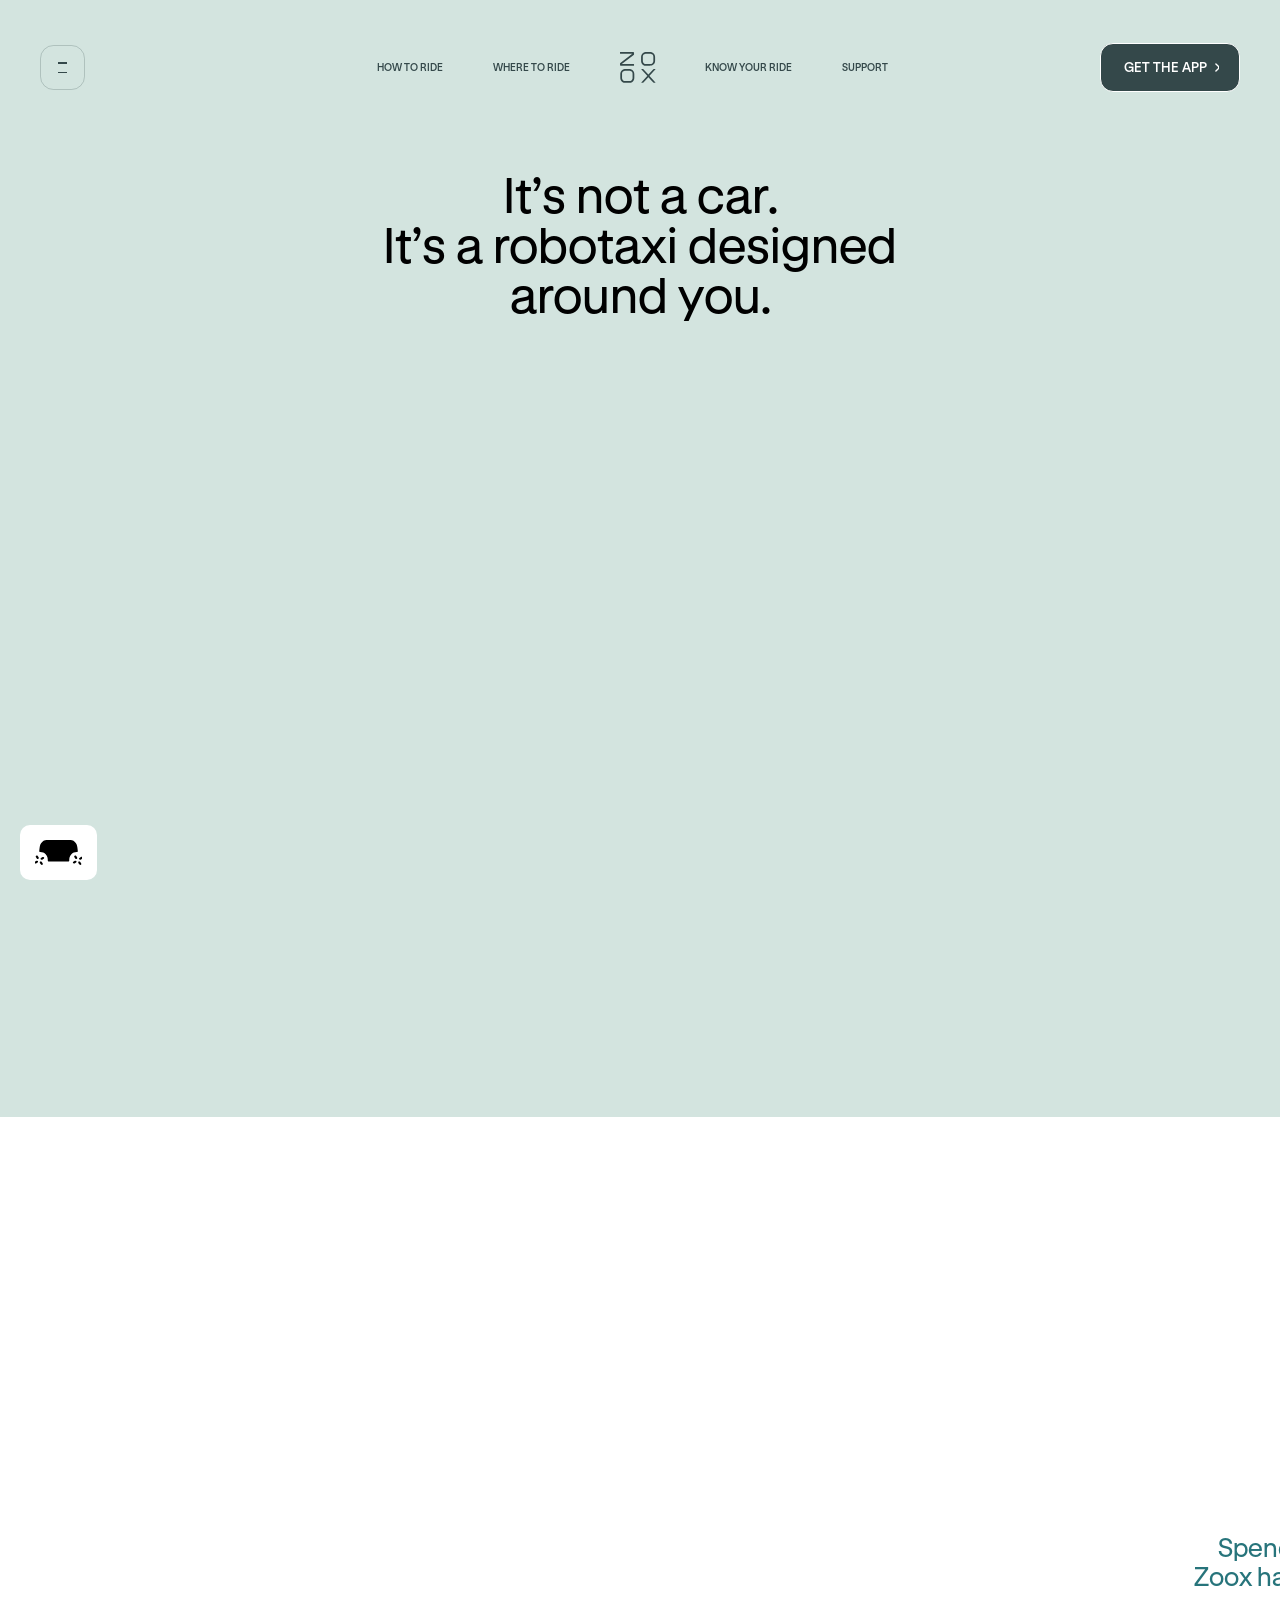
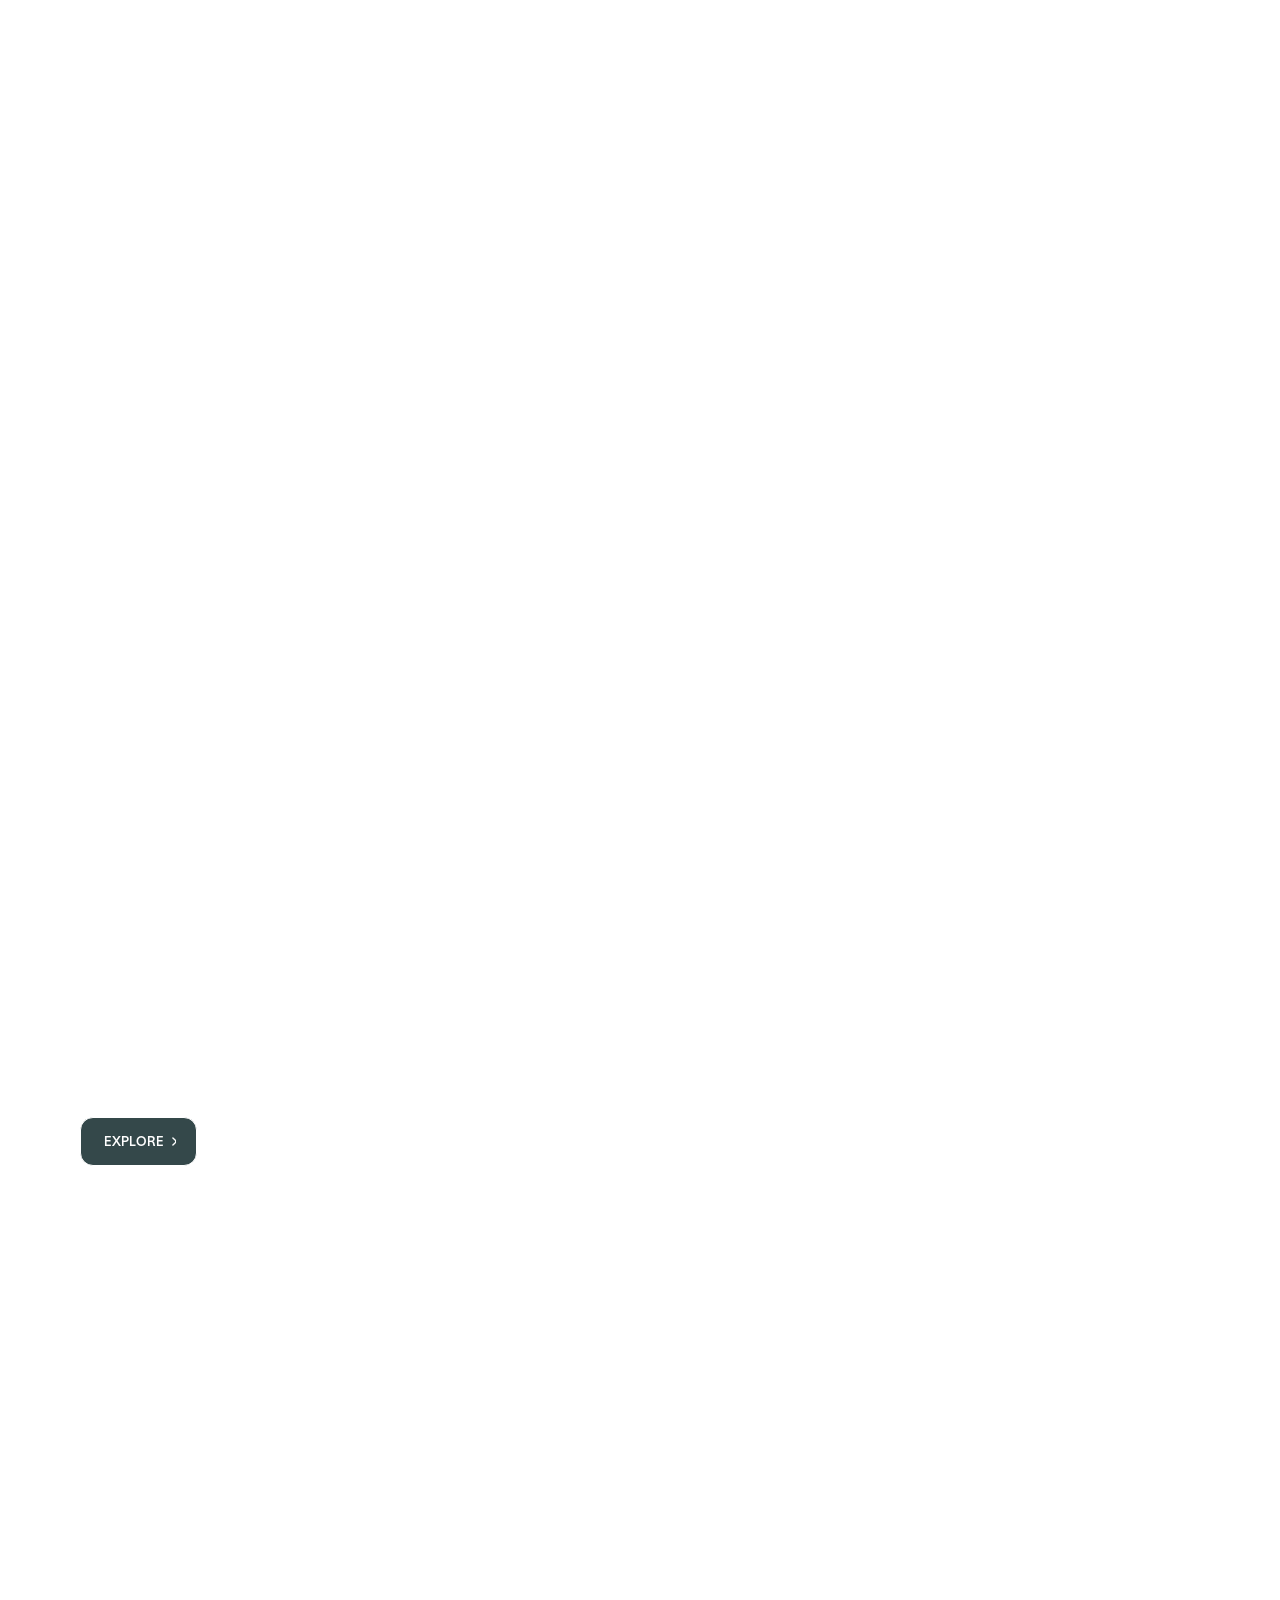
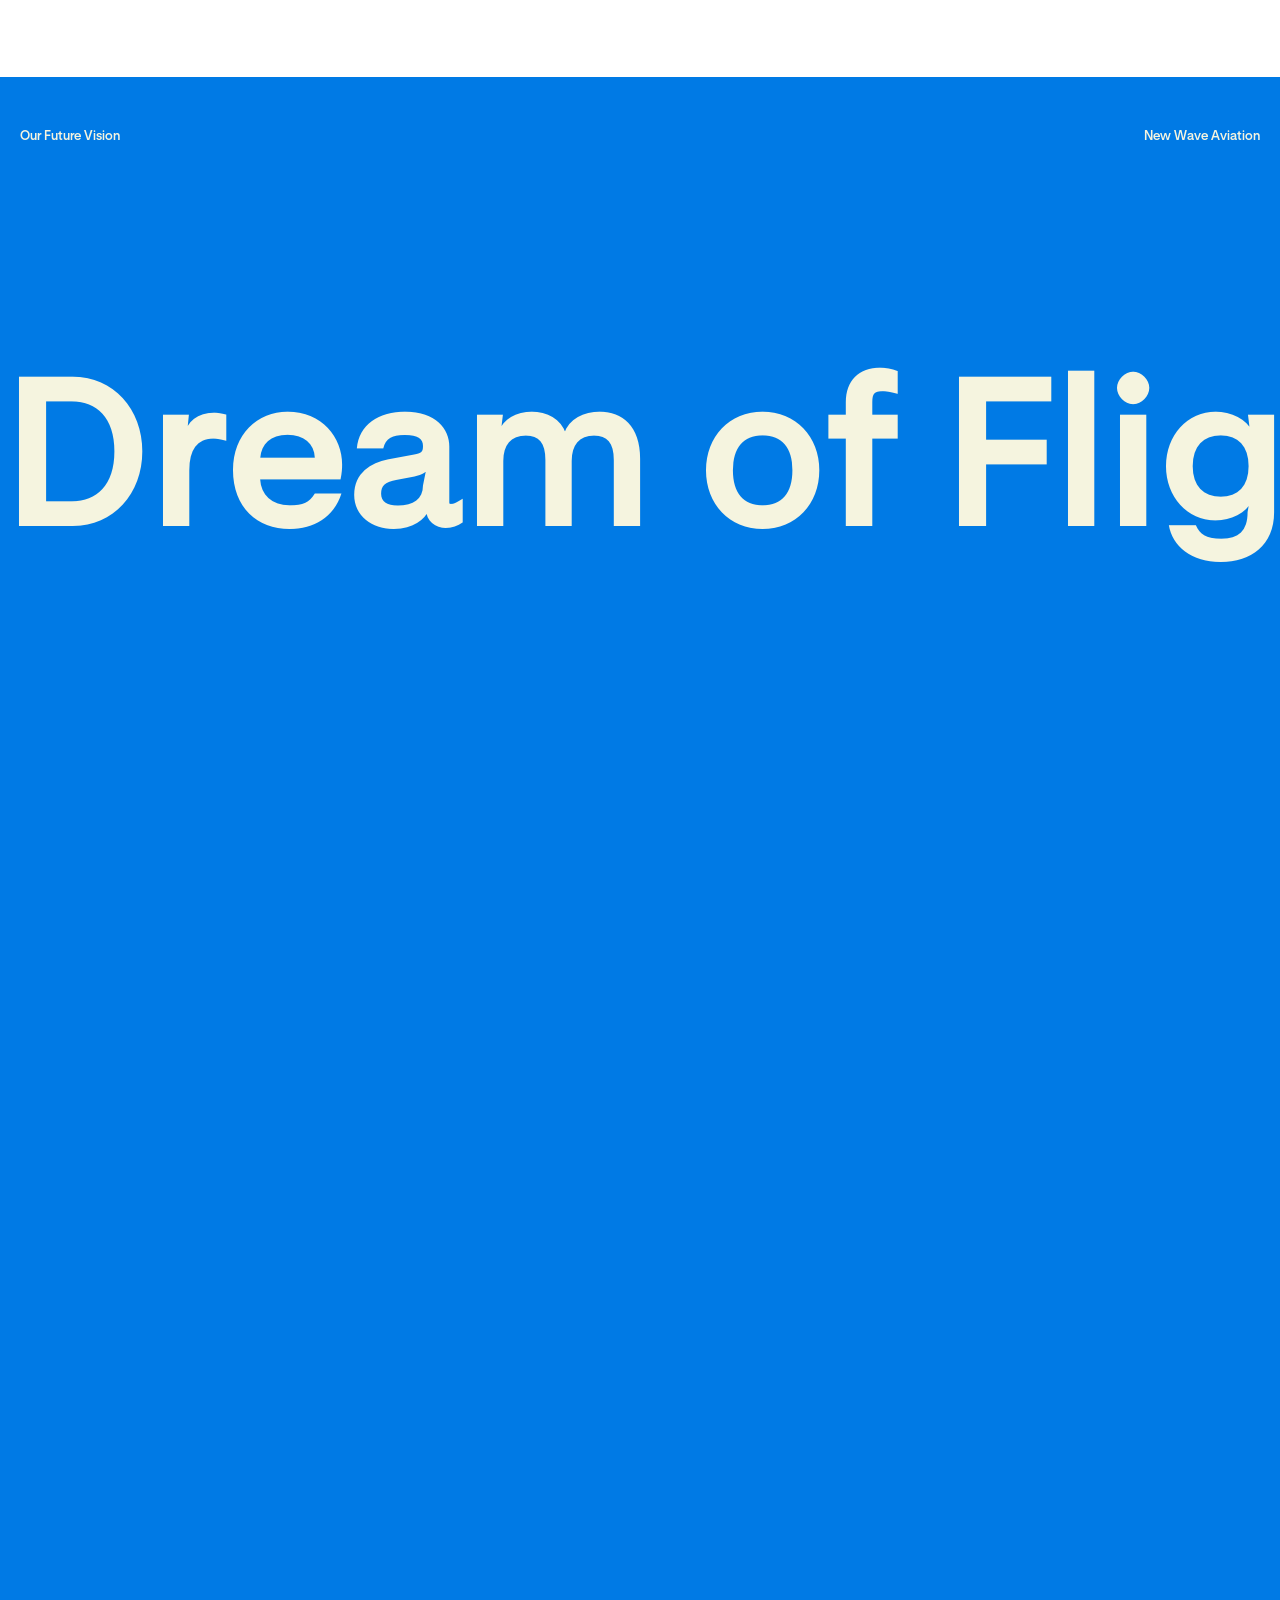
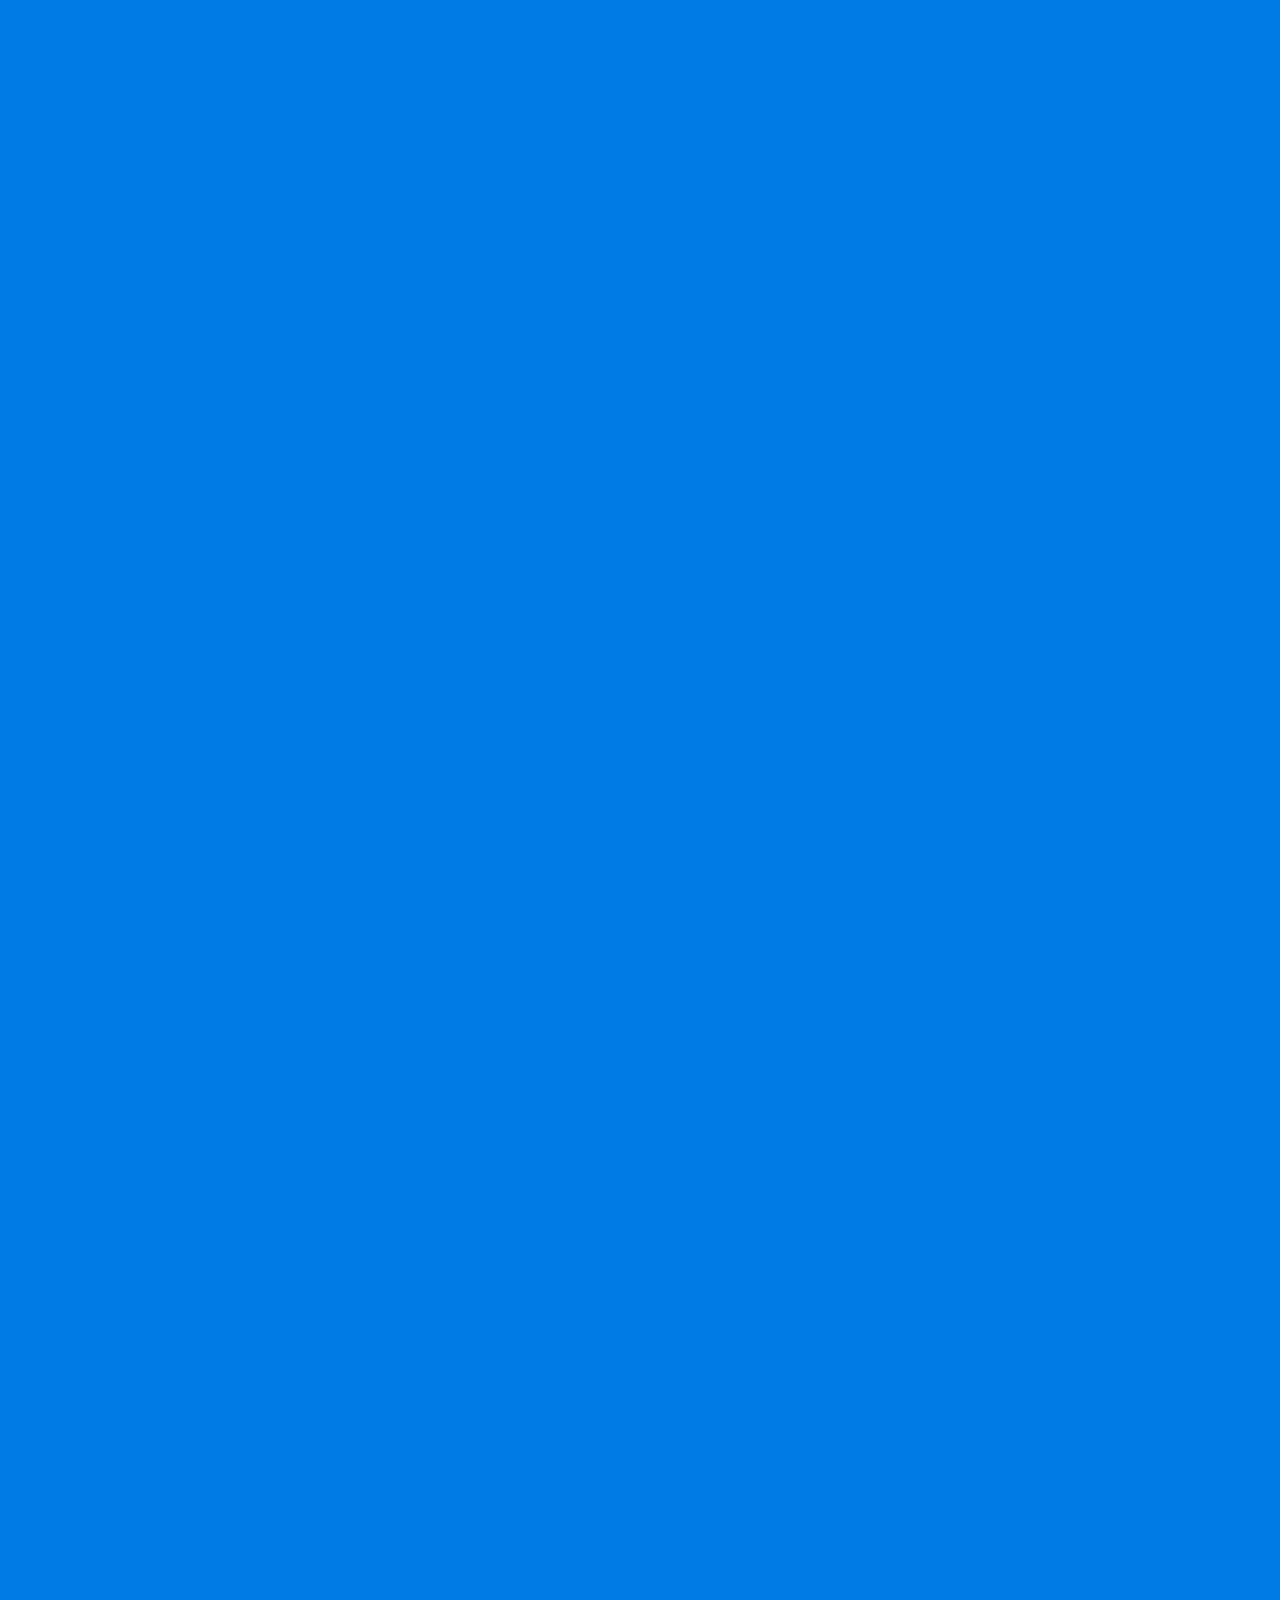
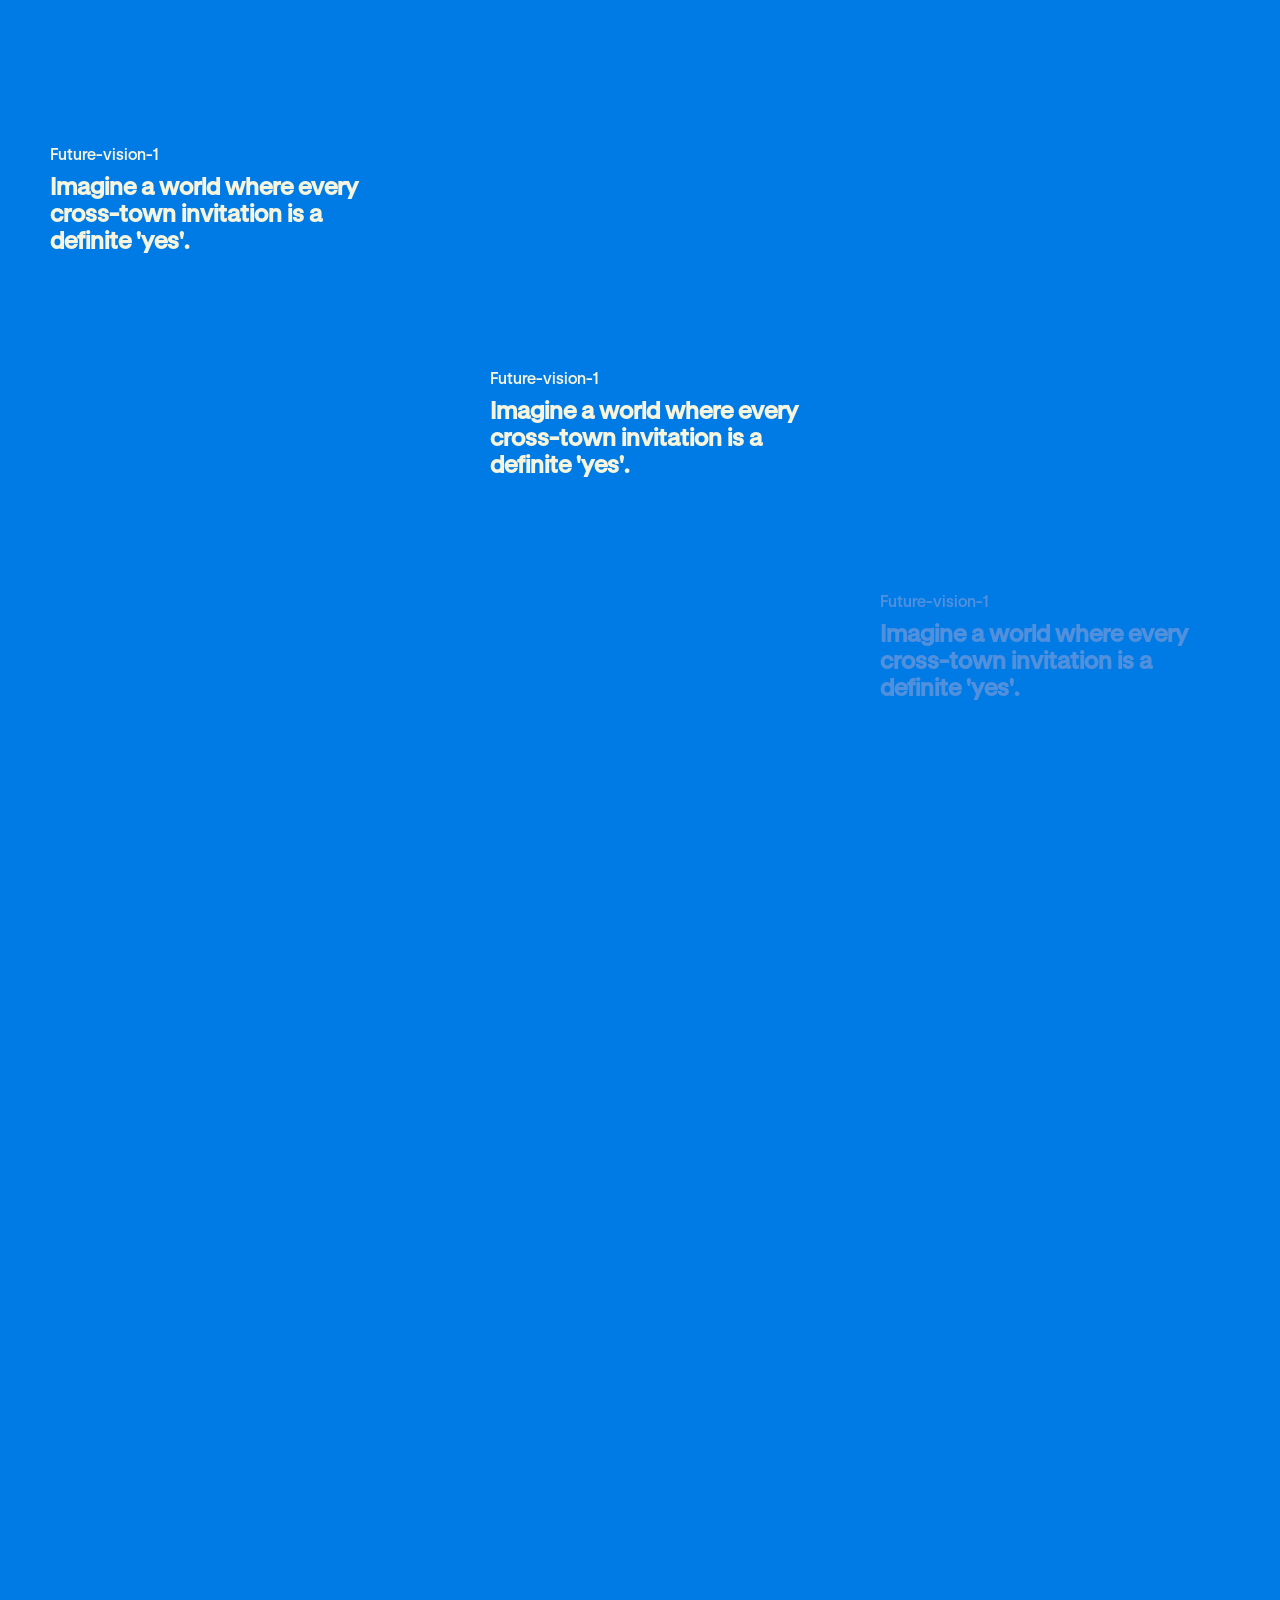
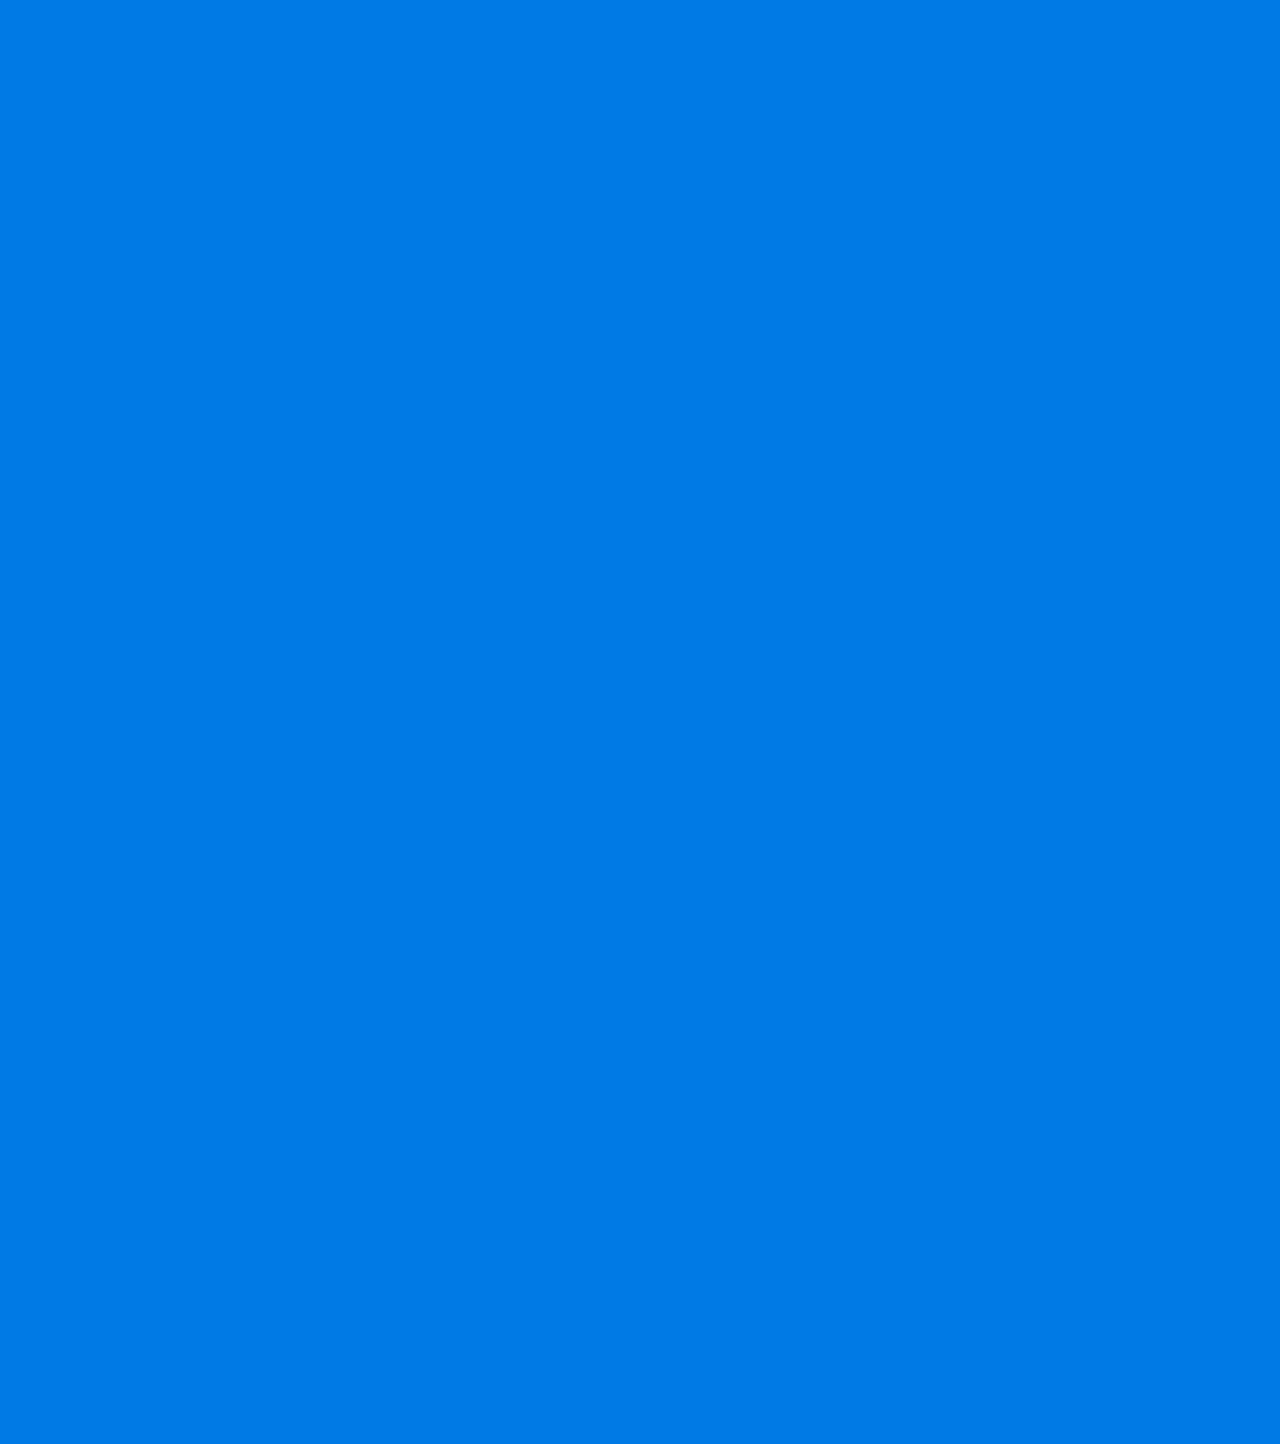
==== commit c836885f: "vdo" ====
--- a/2nd/index.html
+++ b/2nd/index.html
@@ -130,7 +130,7 @@
 
 
             </div>
-            <video src="https://stream.mux.com/A9kJs00394XIgtpxPeAO4QjHo5FgM5ZG6/high.mp4#t=0.01" loop muted></video>
+            <video src="https://stream.mux.com/A9kJs00394XIgtpxPeAO4QjHo5FgM5ZG6/high.mp4#t=0.01" loop muted autoplay></video>
         </section>
         <section class="section2">
 
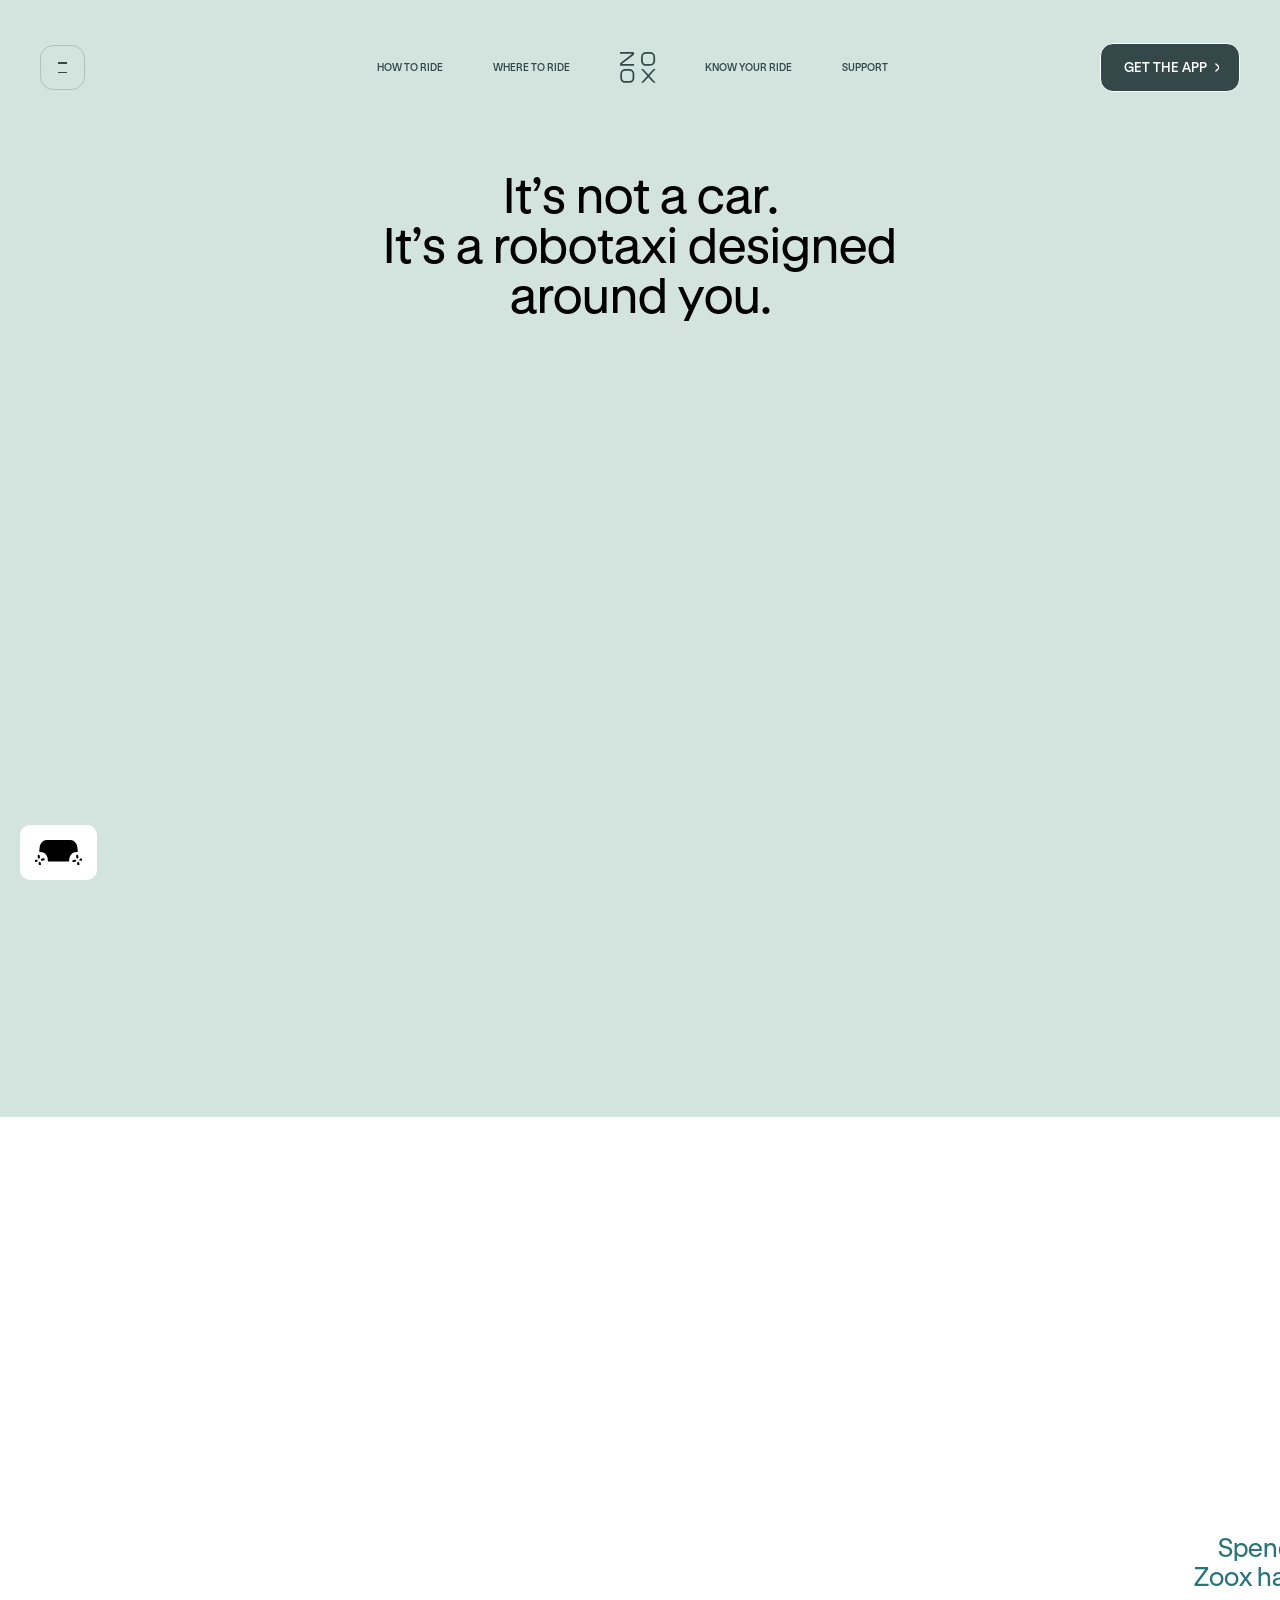
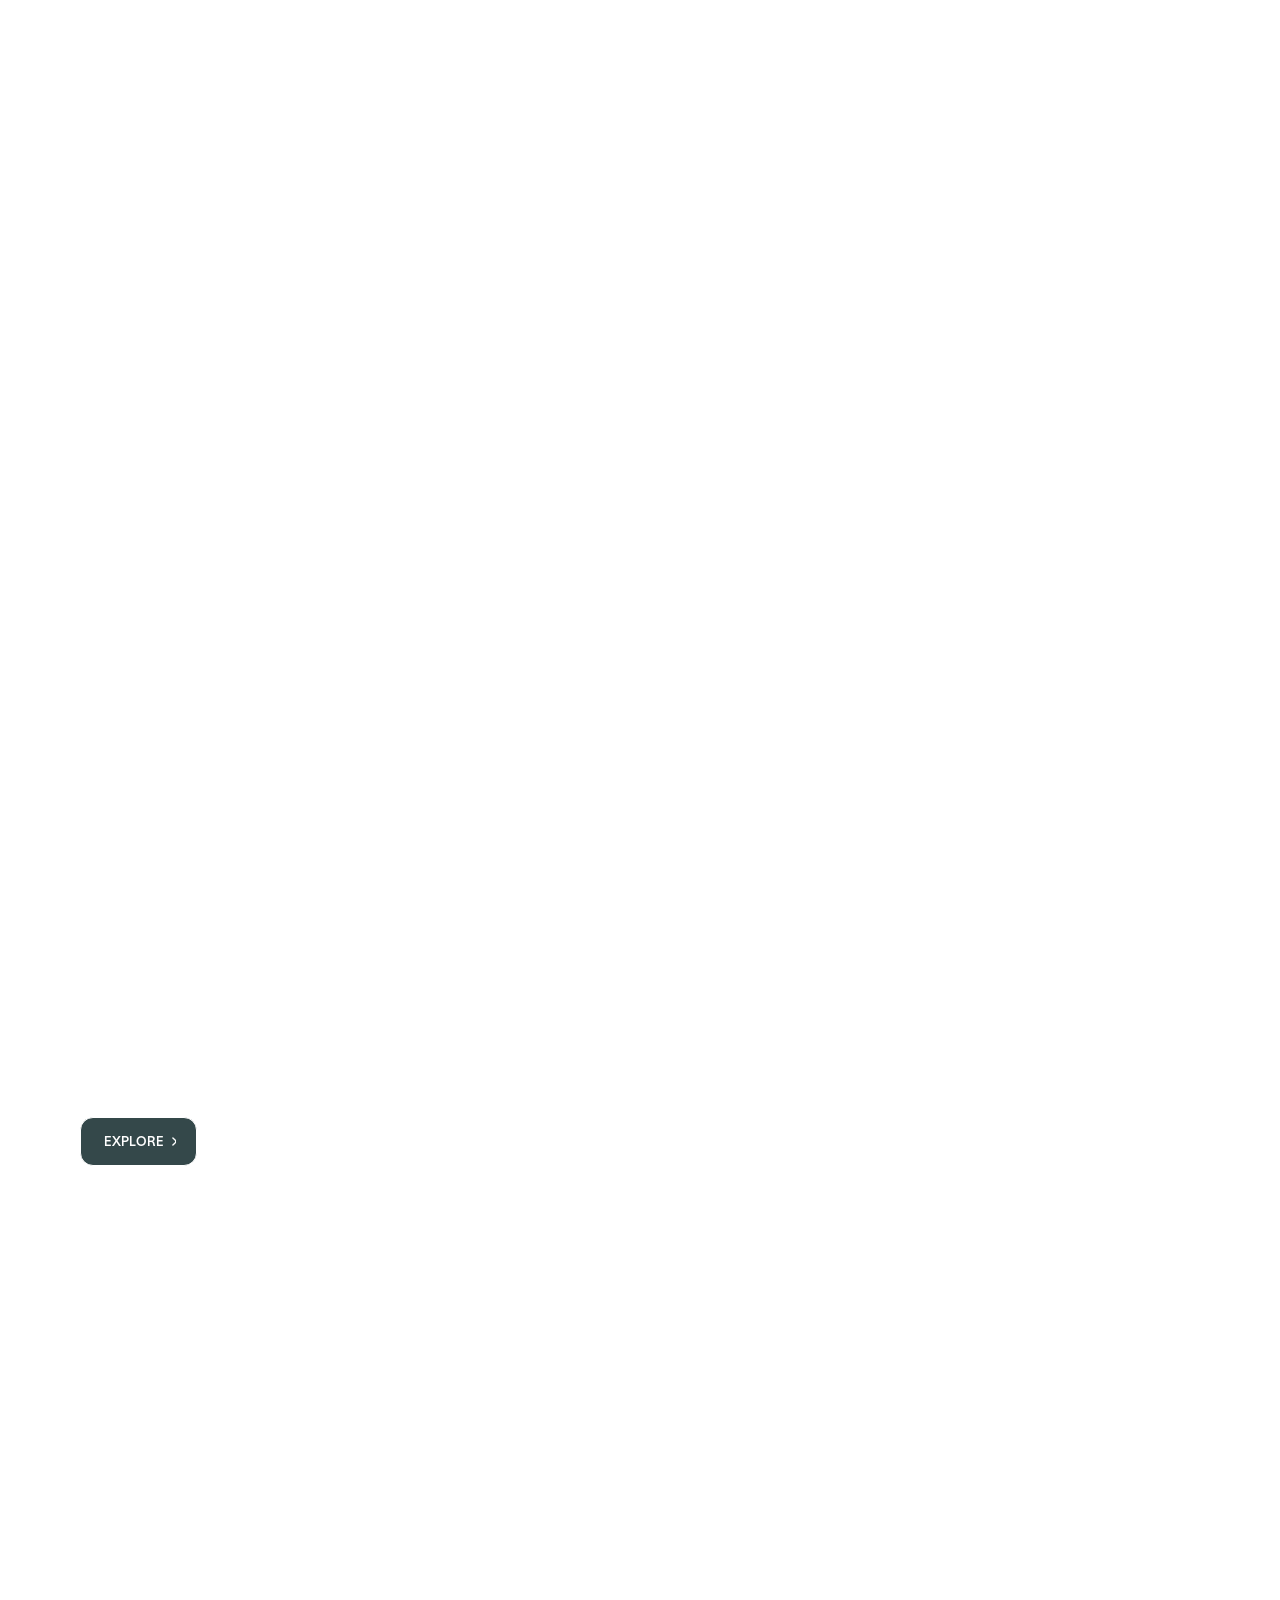
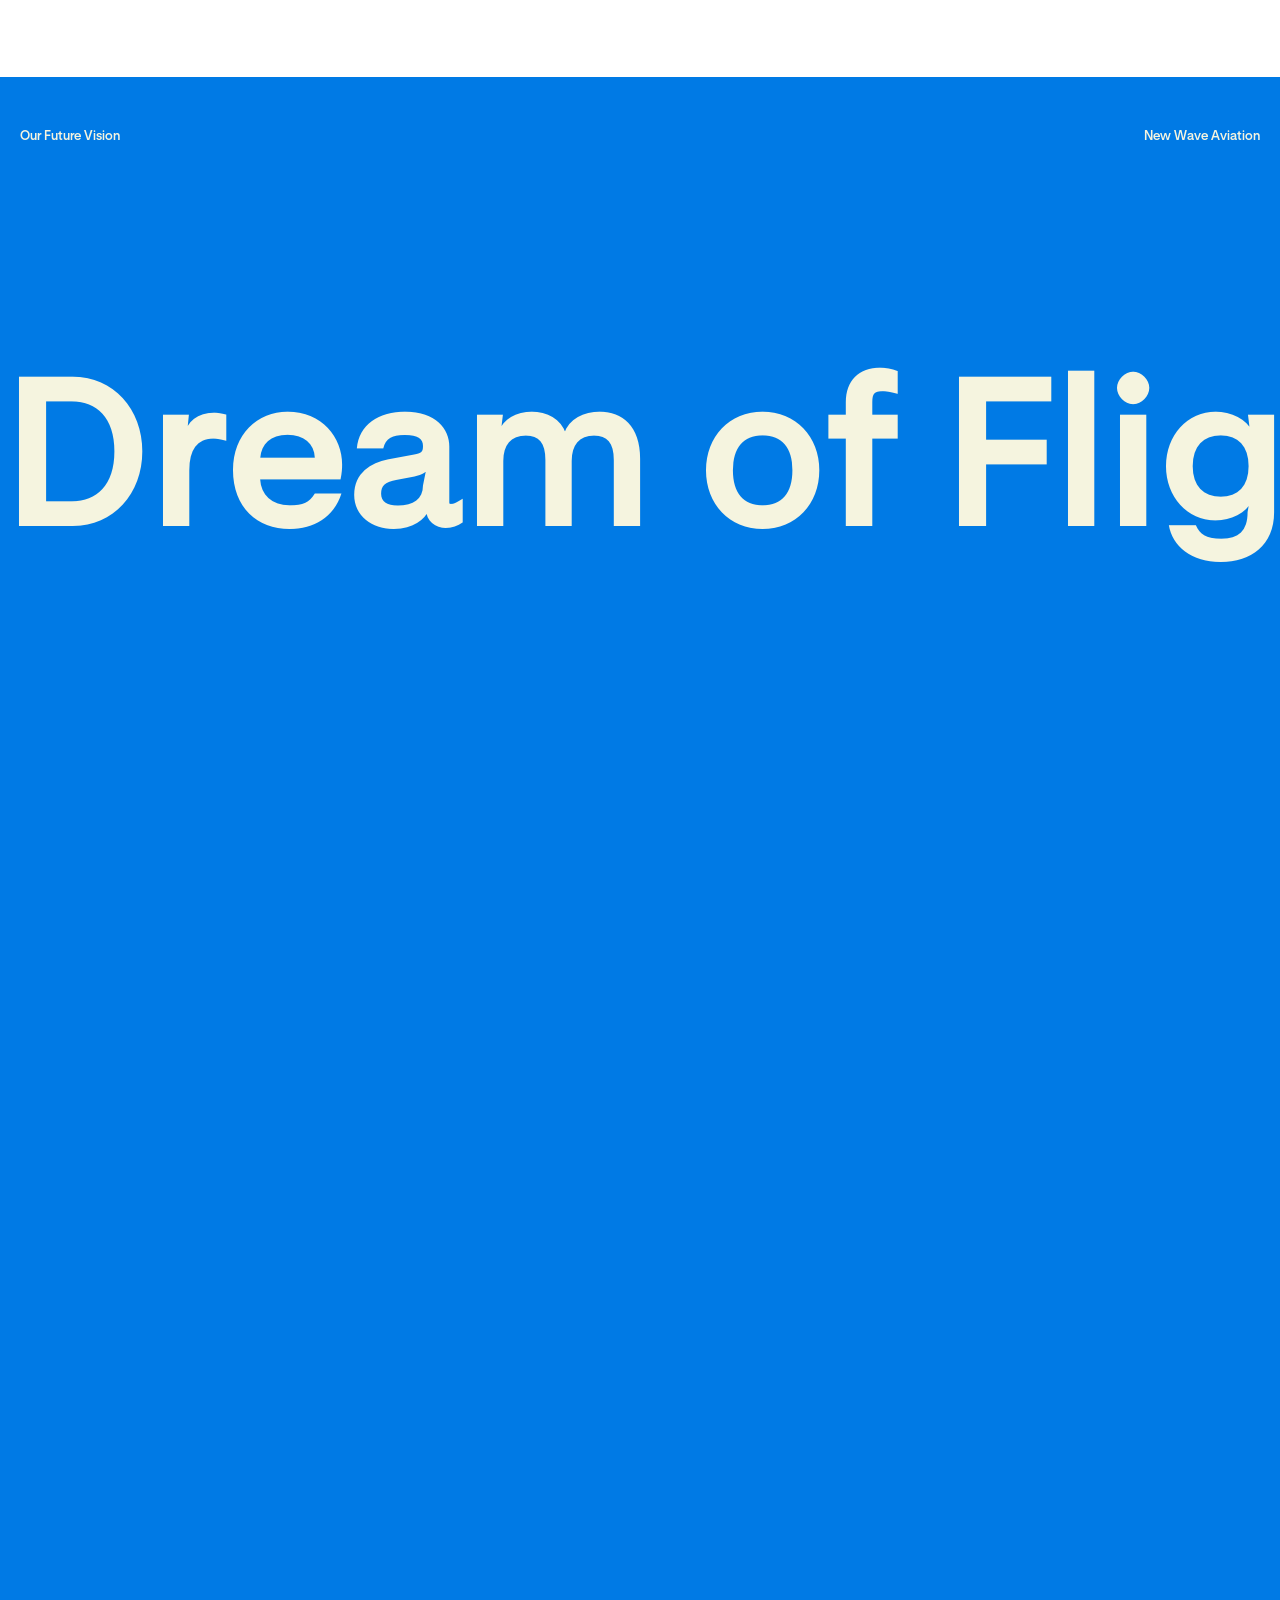
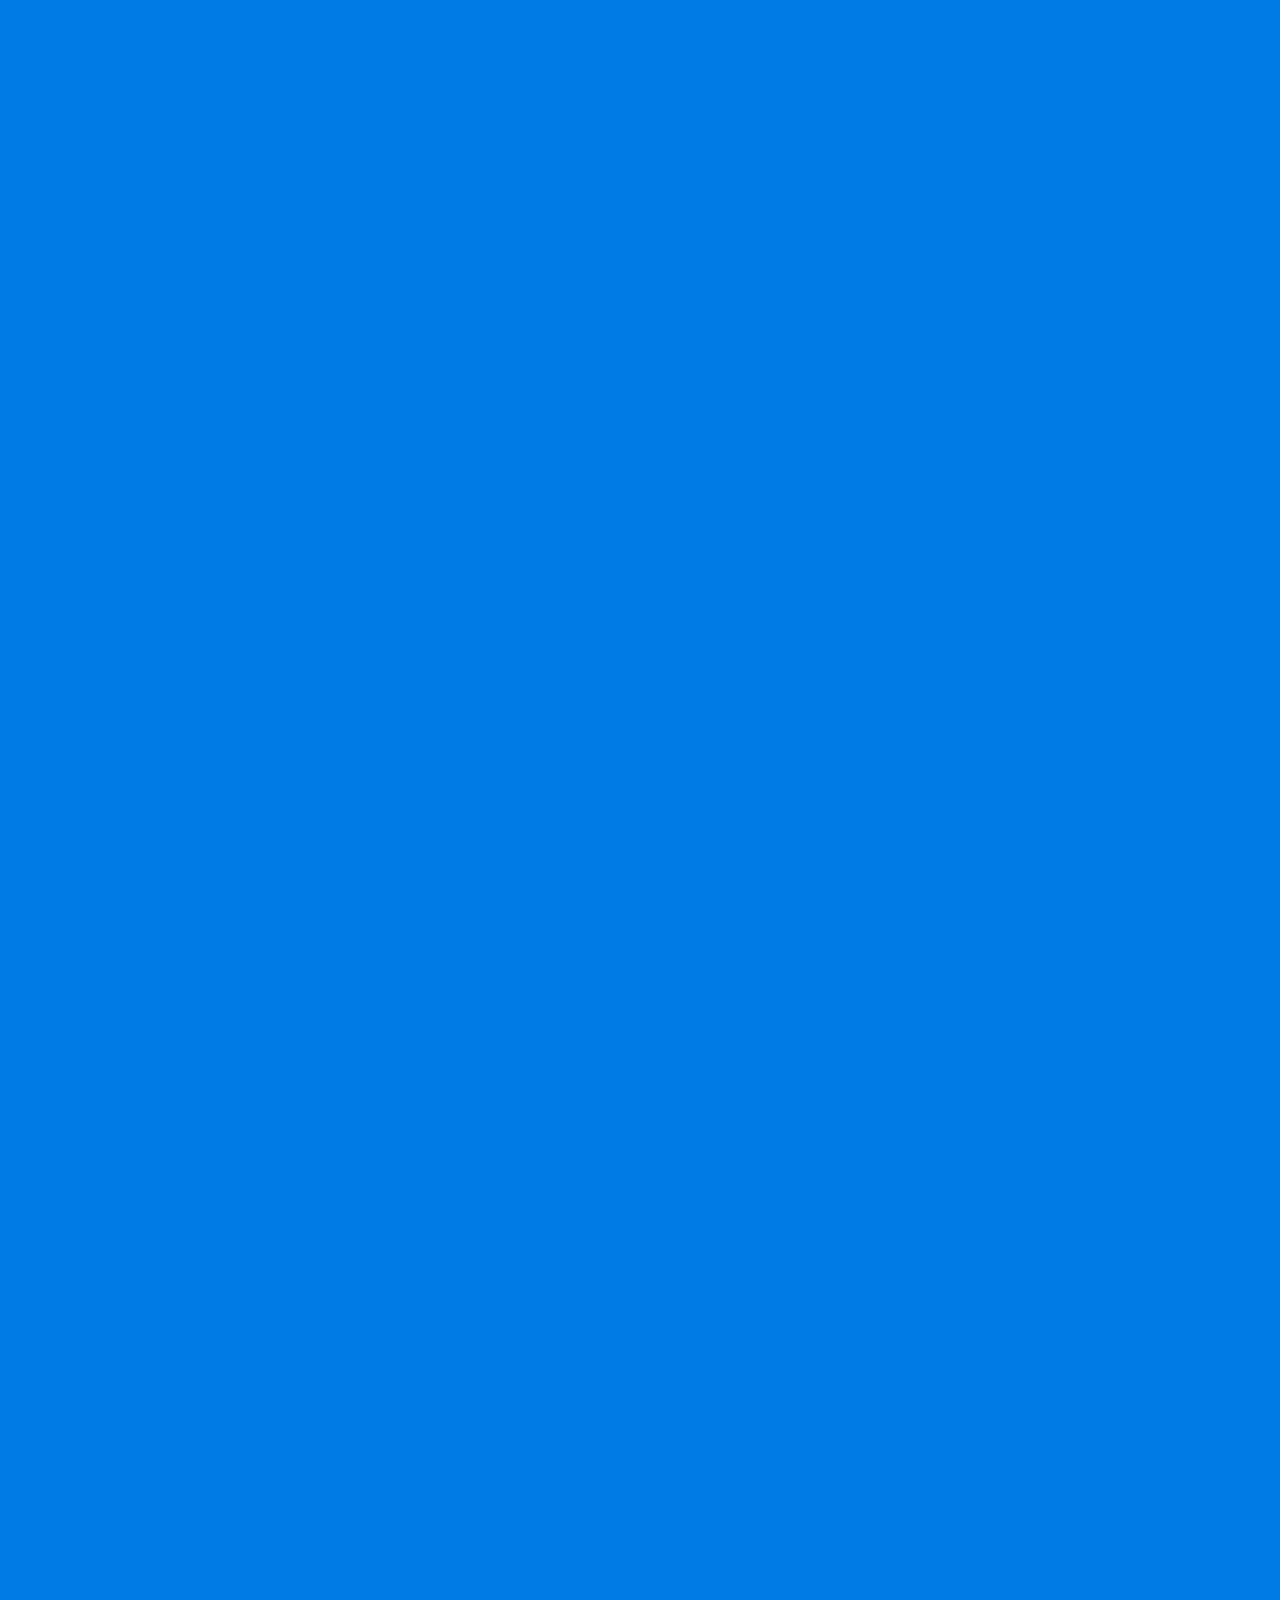
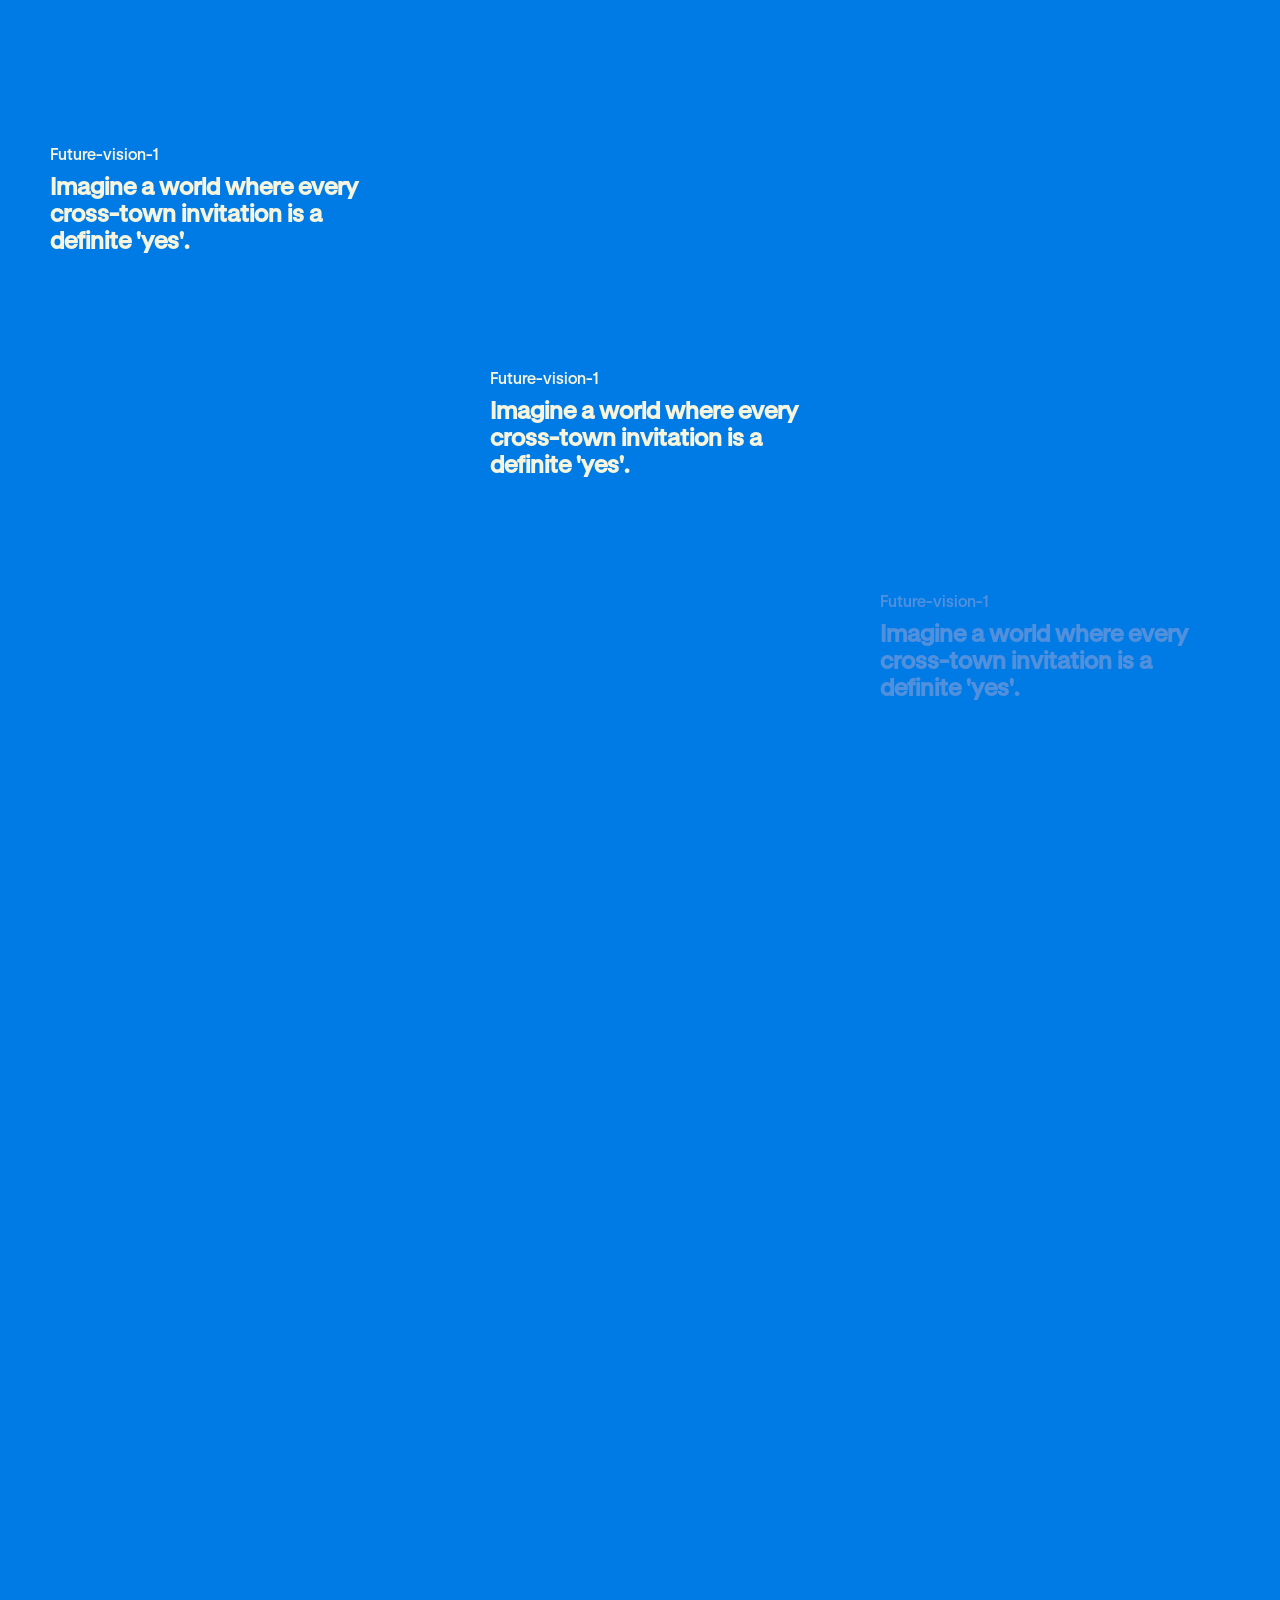
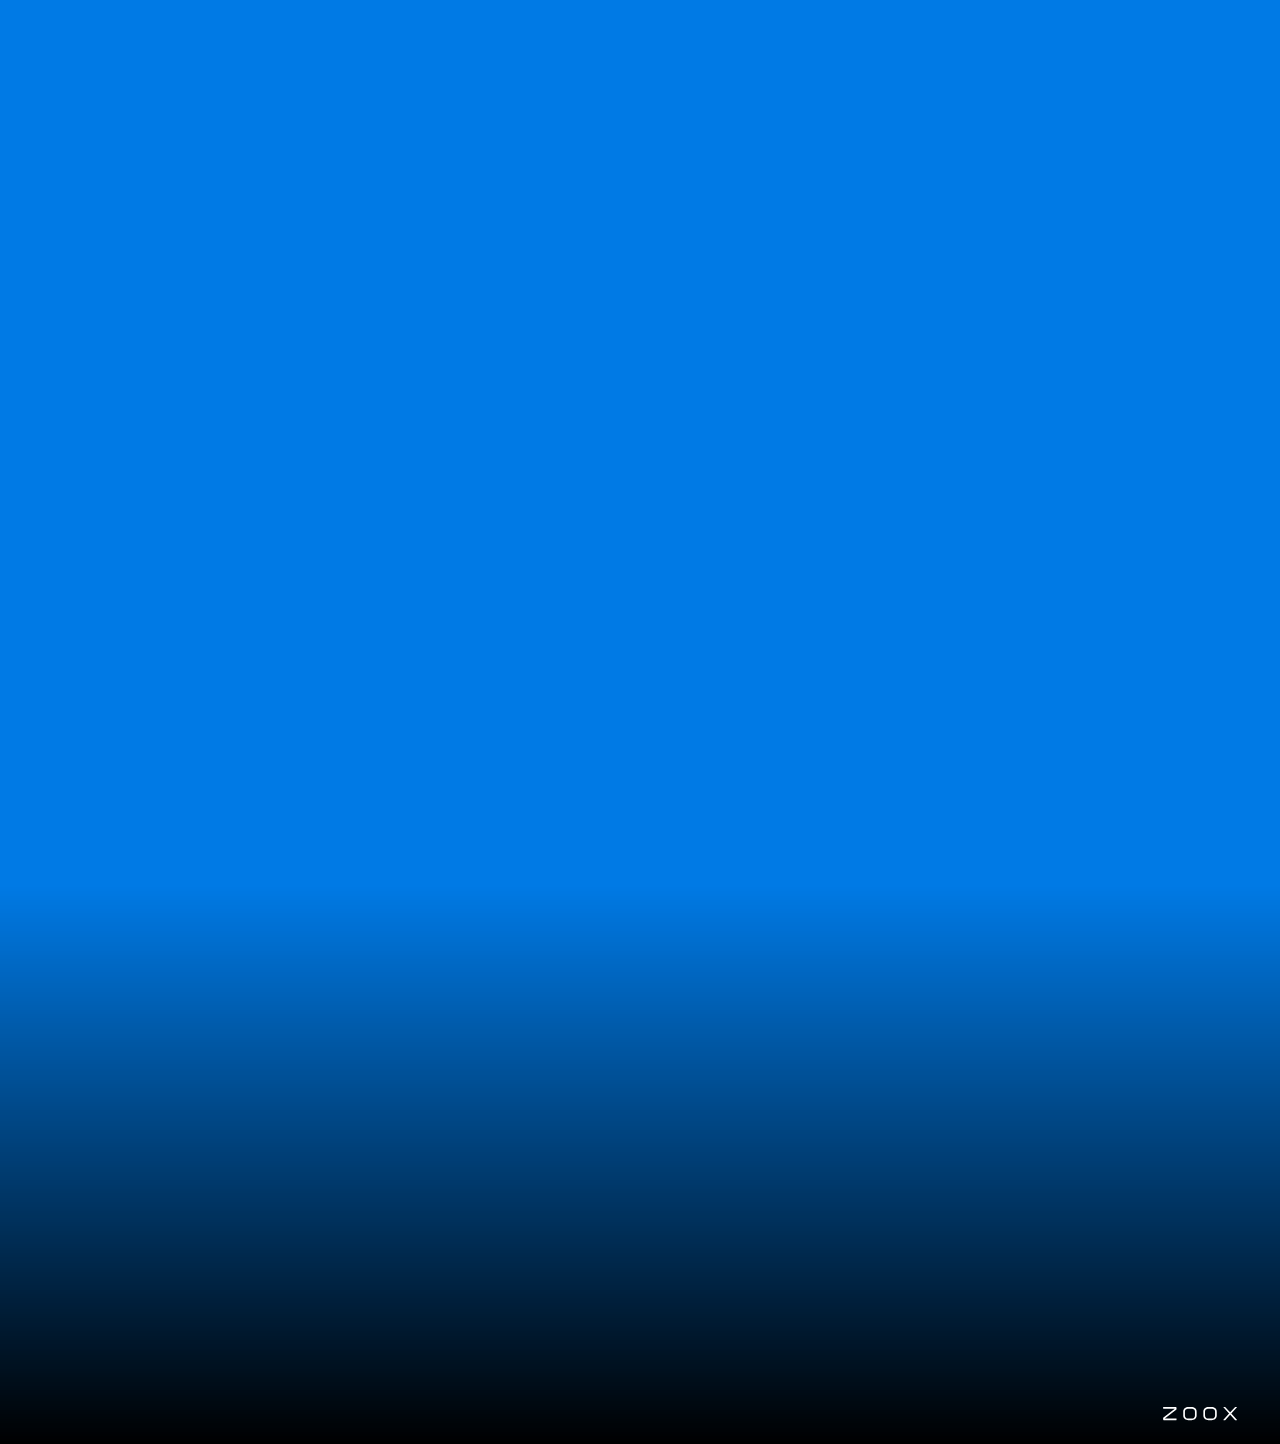
==== commit ab3f4812: "addded" ====
--- a/2nd/index.html
+++ b/2nd/index.html
@@ -101,7 +101,7 @@
 
         </nav>
         <section class="section1">
-              <div class="up"></div>
+               <div class="up"></div>
     <div class="down"></div> 
     <div class="inner-main">
             <div class="first">
@@ -121,7 +121,7 @@
                 <span>y</span>
             </div>
             
-        </div>  
+        </div>   
         
             <div class="cta-tag-line">
                 <p>It’s not a car. </p>
@@ -265,8 +265,13 @@
                         cross-town invitation is a
                         definite 'yes'.</h2>
                 </div>
-
-        </section>
+        <footer> 
+            <p></p>
+<div class="logo-svg"><svg xmlns="http://www.w3.org/2000/svg" fill="none" viewBox="0 0 80 20" class="FooterCopyright_logo__TB6Os" role="img" aria-label="Zoox Logo"><path fill="currentColor" d="M56.75 8.019c0-1.184-.178-2.521-1.351-3.675s-2.54-1.326-3.746-1.326H48.46c-1.207 0-2.57.175-3.746 1.326s-1.344 2.491-1.355 3.675v3.131c0 1.184.181 2.521 1.355 3.675s2.54 1.318 3.749 1.318h3.192c1.206 0 2.57-.175 3.746-1.326s1.343-2.491 1.352-3.675c.008-1.015.008-2.09-.003-3.123m-1.672 3.303c0 .758-.114 1.608-.864 2.344s-1.616.84-2.389.848h-3.542c-.772 0-1.64-.113-2.389-.848-.75-.736-.856-1.586-.864-2.344V7.847c0-.758.114-1.608.864-2.344s1.617-.84 2.389-.847h3.542c.773 0 1.64.112 2.39.847.749.736.855 1.586.863 2.344.014 1.143.014 2.332.003 3.475zM36.637 8.018c0-1.184-.178-2.521-1.355-3.675-1.176-1.154-2.536-1.326-3.743-1.326h-3.192c-1.21 0-2.57.175-3.746 1.326s-1.343 2.491-1.354 3.675v3.131c0 1.184.178 2.521 1.354 3.675s2.537 1.318 3.746 1.318h3.192c1.207 0 2.57-.175 3.743-1.326s1.344-2.491 1.355-3.675c.008-1.015.008-2.09 0-3.123m-1.672 3.303c0 .758-.112 1.608-.862 2.344s-1.62.837-2.391.837h-3.54c-.772 0-1.642-.113-2.392-.848-.75-.736-.853-1.586-.861-2.344V7.835c0-.758.114-1.608.861-2.344s1.62-.834 2.392-.834h3.54c.772 0 1.641.112 2.391.848s.856 1.586.861 2.343c.014 1.14.014 2.33 0 3.473M4.803 14.46a.08.08 0 0 1 .03-.062L16.187 5.75a.93.93 0 0 0 .338-.678V3.935a.8.8 0 0 0-.242-.691.84.84 0 0 0-.709-.227H3.367a.24.24 0 0 0-.163.067.23.23 0 0 0-.07.16v1.18c0 .061.026.119.07.162a.24.24 0 0 0 .163.068h11.448q.015 0 .028.012a.04.04 0 0 1 .011.027v.027a.076.076 0 0 1-.03.06L3.47 13.438a.93.93 0 0 0-.338.678v1.113a.82.82 0 0 0 .248.677.85.85 0 0 0 .692.236H16.29a.24.24 0 0 0 .163-.068.23.23 0 0 0 .07-.159v-1.173a.23.23 0 0 0-.07-.16.24.24 0 0 0-.163-.07H4.842a.04.04 0 0 1-.028-.01.04.04 0 0 1-.011-.028M63.426 15.826l5.636-6.208a.054.054 0 0 0 0-.068 5961 5961 0 0 0-5.664-6.238.18.18 0 0 1-.043-.205A.187.187 0 0 1 63.54 3h1.527a.5.5 0 0 1 .34.15q2.362 2.601 4.722 5.196a.06.06 0 0 0 .081 0l4.722-5.196a.5.5 0 0 1 .34-.15h1.527a.19.19 0 0 1 .185.106.18.18 0 0 1-.042.205L71.278 9.55a.054.054 0 0 0 0 .068l5.636 6.208a.18.18 0 0 1-.031.286.2.2 0 0 1-.109.025h-1.527a.5.5 0 0 1-.34-.15 2750 2750 0 0 1-4.703-5.174.06.06 0 0 0-.08 0 1144 1144 0 0 1-4.691 5.174.5.5 0 0 1-.34.15h-1.525a.19.19 0 0 1-.185-.106.18.18 0 0 1 .043-.205"></path></svg></div>
+        </footer>
+        </section>
+
+
     </main>
 
 
--- a/2nd/style.css
+++ b/2nd/style.css
@@ -604,3 +604,32 @@
         .third span:nth-child(6) { animation: lastLetter 4s 5.00s cubic-bezier(.22,.61,.36,1) forwards; }
         .third span:nth-child(7) { animation: lastLetter 4s 5.10s cubic-bezier(.22,.61,.36,1) forwards; }
 
+
+
+
+
+
+
+
+
+
+    footer{
+     
+        padding:20px 40px ;
+        display: flex;
+        justify-content: space-between;
+        align-items: flex-end;
+        color: white;
+        position: absolute;
+        background-position: center;
+        bottom: 0;
+        z-index: 20;
+        height: 10%;
+        width: 100%;
+        /* overflow: hidden; */
+        background:linear-gradient(to top, black ,rgba(0, 0, 255, 0));
+    }
+    footer svg{
+        height: 20px;
+    }
+
